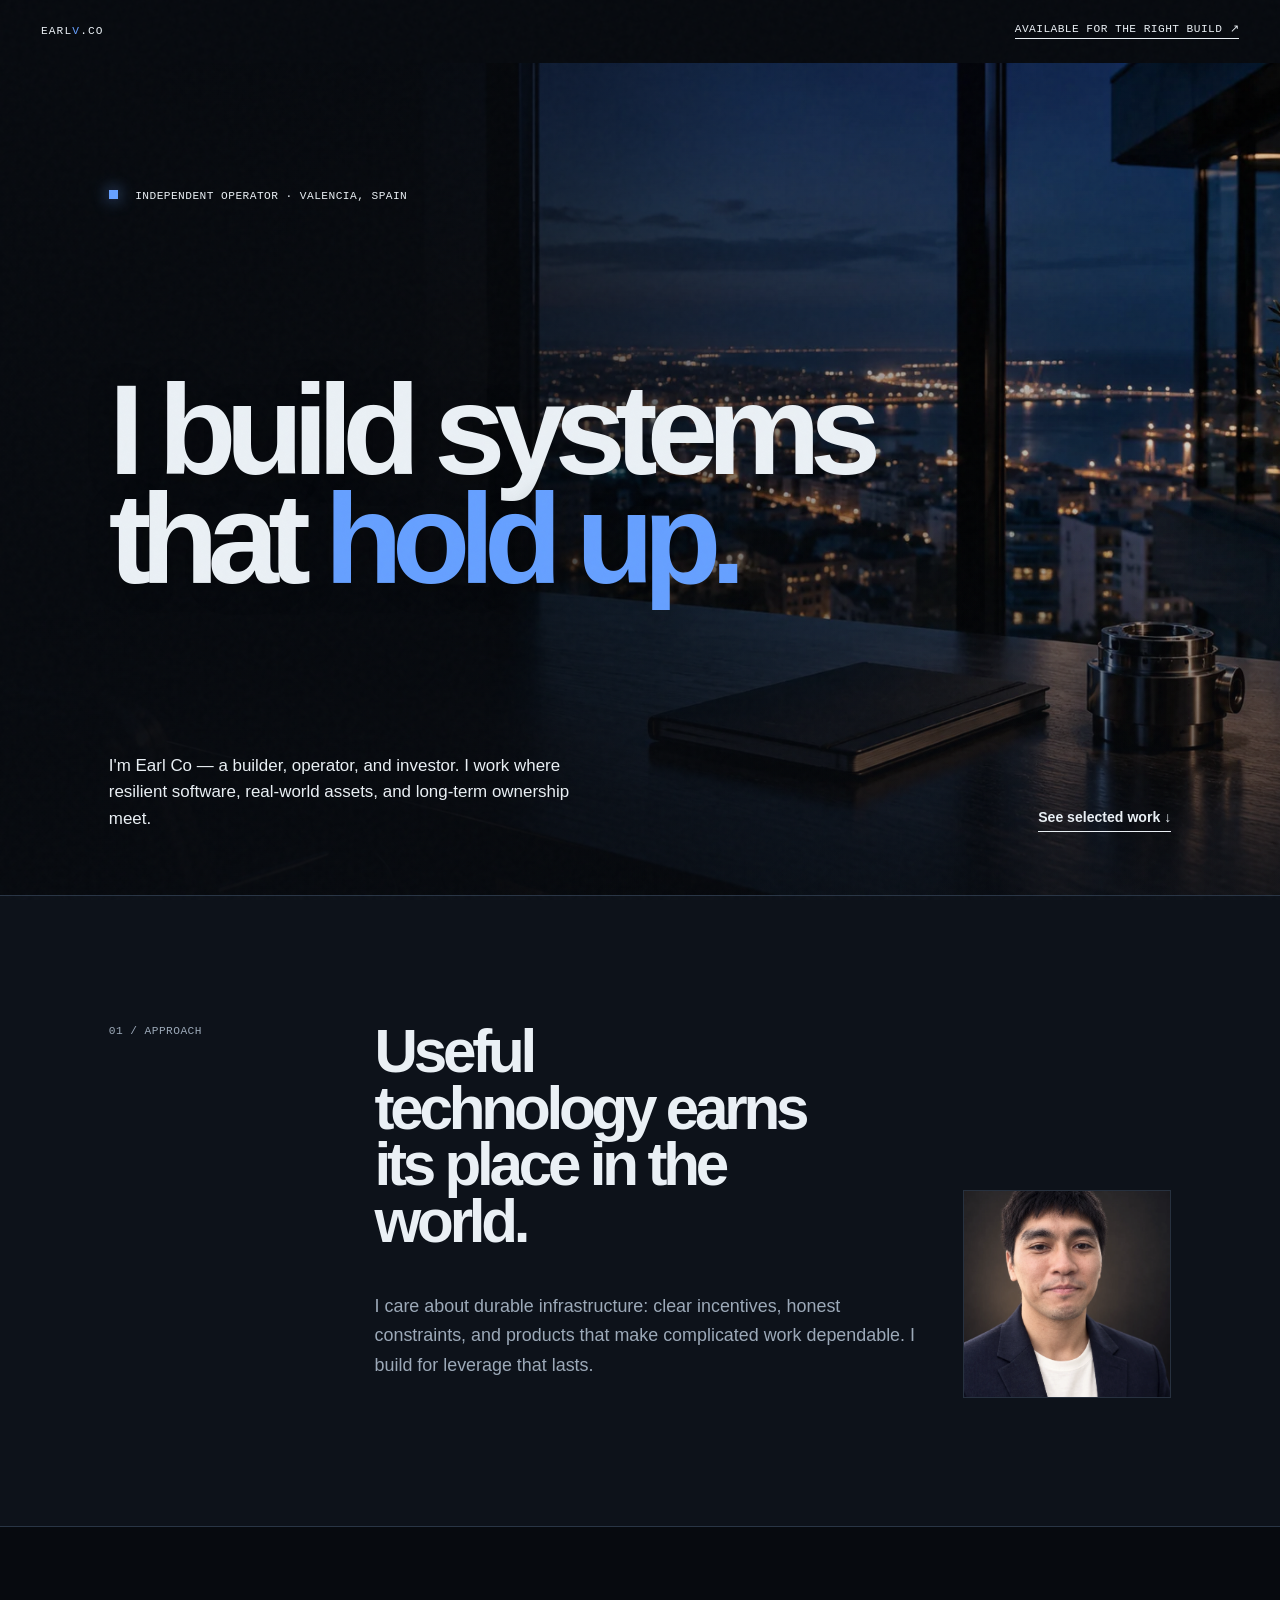
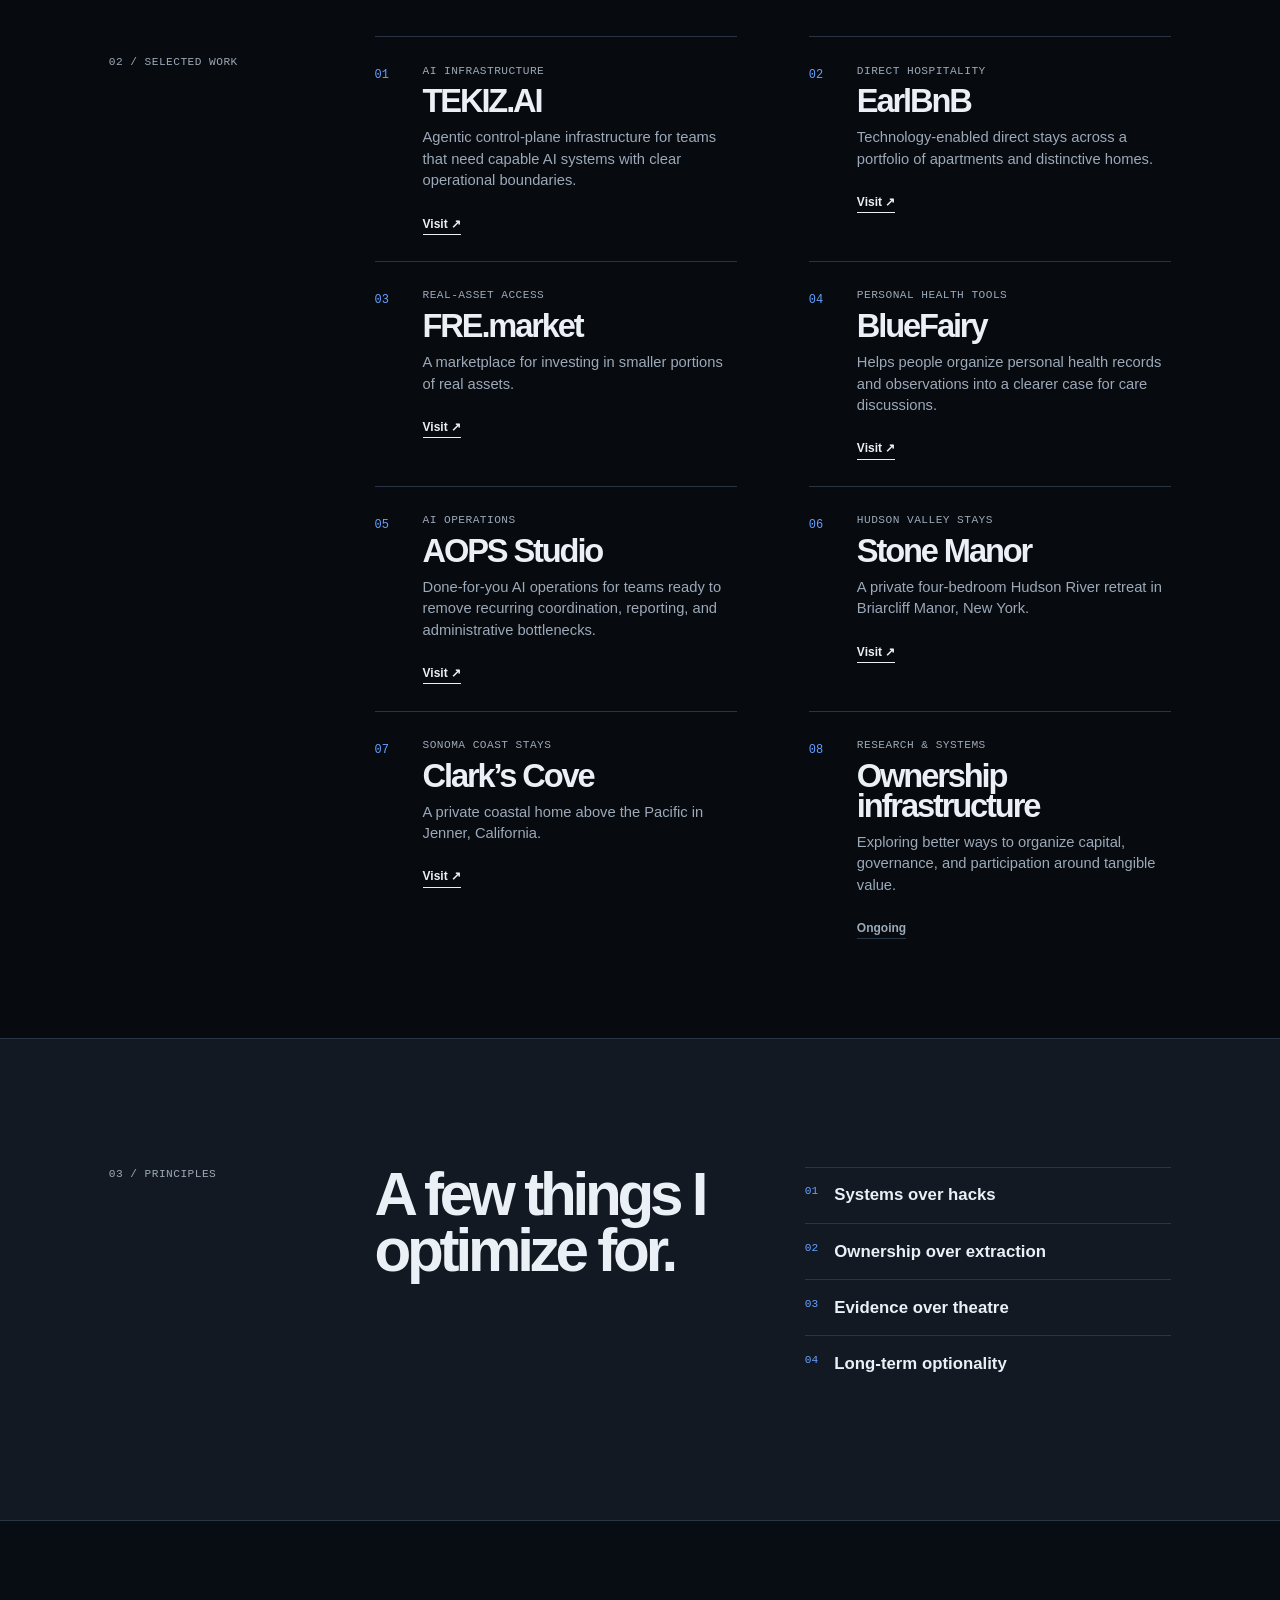
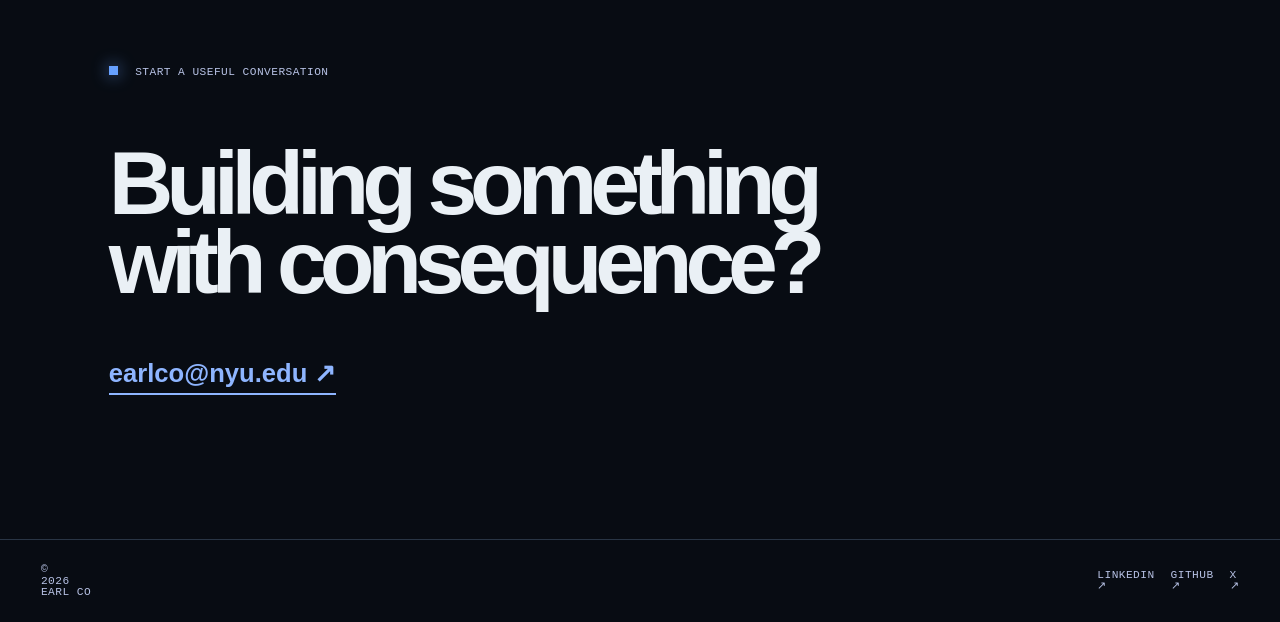
==== index.html @ 8ced01e0 "Use video reference for warmer headshot" ====
<!doctype html>
<html lang="en">
  <head>
    <meta charset="UTF-8" />
    <meta name="viewport" content="width=device-width, initial-scale=1" />
    <meta name="description" content="Earl Co is a builder, operator, and investor working on dependable AI infrastructure, real assets, and ownership systems." />
    <meta name="robots" content="index, follow, max-image-preview:large, max-snippet:-1, max-video-preview:-1" />
    <meta name="theme-color" content="#0a0d12" />
    <link rel="canonical" href="https://earlv.co/" />
    <meta property="og:title" content="Earl Co — Systems that hold up" />
    <meta property="og:description" content="Builder, operator, and investor working on dependable systems for the real world." />
    <meta property="og:url" content="https://earlv.co/" />
    <meta property="og:type" content="website" />
    <meta property="og:image" content="https://earlv.co/assets/hero-night-infrastructure.png" />
    <meta property="og:image:alt" content="A dark workspace overlooking a Mediterranean city and harbor at night." />
    <meta name="twitter:card" content="summary_large_image" />
    <meta name="twitter:title" content="Earl Co — Systems that hold up" />
    <meta name="twitter:description" content="Builder, operator, and investor working on dependable systems for the real world." />
    <meta name="twitter:image" content="https://earlv.co/assets/hero-night-infrastructure.png" />
    <script type="application/ld+json">
      {
        "@context": "https://schema.org",
        "@graph": [
          {
            "@type": "Person",
            "name": "Earl Co",
            "url": "https://earlv.co/",
            "email": "mailto:earlco@nyu.edu",
            "jobTitle": "Builder, operator, and investor",
            "description": "Works on dependable AI infrastructure, real assets, and ownership systems.",
            "sameAs": ["https://www.linkedin.com/in/earlco", "https://github.com/earlco", "https://tekiz.ai", "https://fre.market", "https://earlbnb.com", "https://ourbluefairy.com", "https://aops.studio", "https://stonemanorhudson.com", "https://stayclarkscove.com"]
          },
          {
            "@type": "WebSite",
            "name": "Earl Co",
            "url": "https://earlv.co/",
            "description": "The personal site of Earl Co."
          }
        ]
      }
    </script>
    <title>Earl Co — Systems that hold up</title>
    <link rel="stylesheet" href="/styles.css" />
  </head>
  <body>
    <a class="skip-link" href="#main">Skip to content</a>
    <div class="page-noise" aria-hidden="true"></div>
    <header class="site-header">
      <a class="wordmark" href="/" aria-label="Earl Co home">EARL<span>V</span>.CO</a>
      <a class="availability" href="mailto:earlco@nyu.edu">Available for the right build <span aria-hidden="true">↗</span></a>
    </header>

    <main id="main">
      <section class="hero" aria-labelledby="intro-title">
        <picture class="hero-media">
          <source srcset="/assets/hero-night-infrastructure.webp" type="image/webp" />
          <img src="/assets/hero-night-infrastructure.png" alt="A dark workspace overlooking a Mediterranean city and harbor at night." />
        </picture>
        <div class="hero-scrim" aria-hidden="true"></div>
        <p class="eyebrow"><span></span> Independent operator · Valencia, Spain</p>
        <h1 id="intro-title">I build systems<br />that <em>hold up.</em></h1>
        <div class="hero-bottom">
          <p>I'm Earl Co — a builder, operator, and investor. I work where resilient software, real-world assets, and long-term ownership meet.</p>
          <a class="text-link" href="#work">See selected work <span aria-hidden="true">↓</span></a>
        </div>
      </section>

      <section class="manifesto" aria-labelledby="approach-title">
        <div class="section-label">01 / Approach</div>
        <div class="manifesto-content">
          <div>
          <h2 id="approach-title">Useful technology earns its place in the world.</h2>
          <p>I care about durable infrastructure: clear incentives, honest constraints, and products that make complicated work dependable. I build for leverage that lasts.</p>
          </div>
          <figure class="portrait">
            <picture>
              <source srcset="/assets/earl-co-professional-headshot-video-ref.webp" type="image/webp" />
              <img src="/assets/earl-co-professional-headshot-video-ref.png" alt="Earl Co" />
            </picture>
          </figure>
        </div>
      </section>

      <section class="work" id="work" aria-labelledby="work-title">
        <div class="section-label">02 / Selected work</div>
        <h2 id="work-title" class="visually-hidden">Selected work</h2>
        <div class="work-list">
          <article class="work-item">
            <div class="work-number">01</div>
            <div class="work-copy">
              <p class="work-type">AI infrastructure</p>
              <h3>TEKIZ.AI</h3>
              <p>Agentic control-plane infrastructure for teams that need capable AI systems with clear operational boundaries.</p>
            </div>
            <a class="project-link" href="https://tekiz.ai" target="_blank" rel="noreferrer" aria-label="Visit TEKIZ.AI">Visit <span aria-hidden="true">↗</span></a>
          </article>
          <article class="work-item">
            <div class="work-number">02</div>
            <div class="work-copy">
              <p class="work-type">Direct hospitality</p>
              <h3>EarlBnB</h3>
              <p>Technology-enabled direct stays across a portfolio of apartments and distinctive homes.</p>
            </div>
            <a class="project-link" href="https://earlbnb.com" target="_blank" rel="noreferrer" aria-label="Visit earlbnb.com">Visit <span aria-hidden="true">↗</span></a>
          </article>
          <article class="work-item">
            <div class="work-number">03</div>
            <div class="work-copy">
              <p class="work-type">Real-asset access</p>
              <h3>FRE.market</h3>
              <p>A marketplace for investing in smaller portions of real assets.</p>
            </div>
            <a class="project-link" href="https://fre.market" target="_blank" rel="noreferrer" aria-label="Visit fre.market">Visit <span aria-hidden="true">↗</span></a>
          </article>
          <article class="work-item">
            <div class="work-number">04</div>
            <div class="work-copy">
              <p class="work-type">Personal health tools</p>
              <h3>BlueFairy</h3>
              <p>Helps people organize personal health records and observations into a clearer case for care discussions.</p>
            </div>
            <a class="project-link" href="https://ourbluefairy.com" target="_blank" rel="noreferrer" aria-label="Visit BlueFairy">Visit <span aria-hidden="true">↗</span></a>
          </article>
          <article class="work-item">
            <div class="work-number">05</div>
            <div class="work-copy">
              <p class="work-type">AI operations</p>
              <h3>AOPS Studio</h3>
              <p>Done-for-you AI operations for teams ready to remove recurring coordination, reporting, and administrative bottlenecks.</p>
            </div>
            <a class="project-link" href="https://aops.studio" target="_blank" rel="noreferrer" aria-label="Visit AOPS Studio">Visit <span aria-hidden="true">↗</span></a>
          </article>
          <article class="work-item">
            <div class="work-number">06</div>
            <div class="work-copy">
              <p class="work-type">Hudson Valley stays</p>
              <h3>Stone Manor</h3>
              <p>A private four-bedroom Hudson River retreat in Briarcliff Manor, New York.</p>
            </div>
            <a class="project-link" href="https://stonemanorhudson.com" target="_blank" rel="noreferrer" aria-label="Visit Stone Manor">Visit <span aria-hidden="true">↗</span></a>
          </article>
          <article class="work-item">
            <div class="work-number">07</div>
            <div class="work-copy">
              <p class="work-type">Sonoma Coast stays</p>
              <h3>Clark’s Cove</h3>
              <p>A private coastal home above the Pacific in Jenner, California.</p>
            </div>
            <a class="project-link" href="https://stayclarkscove.com" target="_blank" rel="noreferrer" aria-label="Visit Clark’s Cove">Visit <span aria-hidden="true">↗</span></a>
          </article>
          <article class="work-item">
            <div class="work-number">08</div>
            <div class="work-copy">
              <p class="work-type">Research &amp; systems</p>
              <h3>Ownership infrastructure</h3>
              <p>Exploring better ways to organize capital, governance, and participation around tangible value.</p>
            </div>
            <span class="project-link muted">Ongoing</span>
          </article>
        </div>
      </section>

      <section class="principles" aria-labelledby="principles-title">
        <div class="section-label">03 / Principles</div>
        <div class="principle-grid">
          <h2 id="principles-title">A few things I optimize for.</h2>
          <ol>
            <li><span>01</span> Systems over hacks</li>
            <li><span>02</span> Ownership over extraction</li>
            <li><span>03</span> Evidence over theatre</li>
            <li><span>04</span> Long-term optionality</li>
          </ol>
        </div>
      </section>

      <section class="contact" aria-labelledby="contact-title">
        <p class="eyebrow"><span></span> Start a useful conversation</p>
        <h2 id="contact-title">Building something<br />with consequence?</h2>
        <a class="contact-link" href="mailto:earlco@nyu.edu">earlco@nyu.edu <span aria-hidden="true">↗</span></a>
      </section>
    </main>

    <footer>
      <p>© <span id="year"></span> Earl Co</p>
      <span><a href="https://www.linkedin.com/in/earlco" target="_blank" rel="noreferrer">LinkedIn <span aria-hidden="true">↗</span></a> <a href="https://github.com/earlco" target="_blank" rel="noreferrer">GitHub <span aria-hidden="true">↗</span></a> <a href="https://x.com/earlvanze" target="_blank" rel="noreferrer">X <span aria-hidden="true">↗</span></a></span>
    </footer>
    <script>document.getElementById('year').textContent = new Date().getFullYear();</script>
  </body>
</html>
---- styles.css ----
:root { --ink:#070a0f; --surface:#0d121a; --surface-raised:#121923; --paper:#eaf0f5; --line:#293545; --muted:#9ca9b8; --signal:#66a0ff; }
* { box-sizing:border-box; }
html { scroll-behavior:smooth; }
body { margin:0; background:var(--ink); color:var(--paper); font-family:Arial,Helvetica,sans-serif; }
a { color:inherit; text-decoration:none; }
.page-noise { position:fixed; inset:0; opacity:.05; pointer-events:none; z-index:4; background-image:url("data:image/svg+xml,%3Csvg viewBox='0 0 180 180' xmlns='http://www.w3.org/2000/svg'%3E%3Cfilter id='n'%3E%3CfeTurbulence type='fractalNoise' baseFrequency='.8' numOctaves='3' stitchTiles='stitch'/%3E%3C/filter%3E%3Crect width='100%25' height='100%25' filter='url(%23n)' opacity='.42'/%3E%3C/svg%3E"); }
.skip-link { position:absolute; left:1rem; top:-4rem; z-index:4; background:var(--signal); color:white; padding:.8rem 1rem; } .skip-link:focus { top:1rem; }
.site-header, footer { position:relative; z-index:2; display:flex; justify-content:space-between; align-items:center; padding:1.5rem 3.2vw; font:500 .7rem/1 ui-monospace,SFMono-Regular,Consolas,monospace; letter-spacing:.04em; text-transform:uppercase; }
.wordmark { font-weight:500; letter-spacing:.1em; } .wordmark span { color:var(--signal); }
.availability { border-bottom:1px solid currentColor; padding-bottom:3px; } .availability:hover, .text-link:hover, footer a:hover { color:var(--signal); }
main { overflow:hidden; }
.hero { isolation:isolate; position:relative; min-height:calc(100dvh - 4.2rem); padding:14vh 8.5vw 7vh; display:flex; flex-direction:column; justify-content:space-between; border-bottom:1px solid var(--line); overflow:hidden; }
.hero-media,.hero-media img,.hero-scrim { position:absolute; inset:0; width:100%; height:100%; }.hero-media { z-index:-2; }.hero-media img { display:block; object-fit:cover; object-position:center; }.hero-scrim { z-index:-1; background:linear-gradient(90deg,rgba(7,10,15,.98) 0%,rgba(7,10,15,.88) 31%,rgba(7,10,15,.42) 60%,rgba(7,10,15,.12) 100%),linear-gradient(0deg,rgba(7,10,15,.75),transparent 50%); }
.eyebrow,.section-label,.work-type { font:500 .7rem/1.4 ui-monospace,SFMono-Regular,Consolas,monospace; text-transform:uppercase; letter-spacing:.04em; } .eyebrow span { display:inline-block; width:.55rem; height:.55rem; background:var(--signal); margin-right:.65rem; box-shadow:0 0 1rem rgba(102,160,255,.8); }
h1,h2,h3,p { margin-top:0; } h1 { font-size:clamp(4rem,10vw,10.8rem); letter-spacing:-.085em; line-height:.85; font-weight:700; margin:0; max-width:11ch; text-shadow:0 4px 28px rgba(0,0,0,.28); } h1 em { font-style:normal; color:var(--signal); }
.hero-bottom { display:grid; grid-template-columns:minmax(0,31rem) 1fr; align-items:end; gap:2rem; } .hero-bottom p { line-height:1.55; margin:0; max-width:36rem; font-size:1.06rem; } .text-link { justify-self:end; border-bottom:1px solid currentColor; padding-bottom:.35rem; font-size:.88rem; font-weight:700; }
.manifesto,.work,.principles { display:grid; grid-template-columns:22% 1fr; gap:2rem; padding:8rem 8.5vw; border-bottom:1px solid var(--line); background:var(--surface); }.work { background:var(--ink); }.principles { background:var(--surface-raised); }.section-label { color:var(--muted); }
.manifesto h2,.principles h2 { max-width:13ch; margin-bottom:2.6rem; font-size:clamp(2.5rem,4.7vw,5.5rem); line-height:.94; letter-spacing:-.07em; }.manifesto p { max-width:36rem; line-height:1.65; color:var(--muted); font-size:1.12rem; }.manifesto-content { display:grid; grid-template-columns:minmax(0,1fr) 13rem; align-items:end; gap:3rem; }.portrait { margin:0; }.portrait img { display:block; width:100%; aspect-ratio:1; object-fit:cover; filter:saturate(.82) contrast(1.05); border:1px solid var(--line); }.portrait figcaption { margin-top:.75rem; color:var(--muted); font:500 .7rem ui-monospace,SFMono-Regular,Consolas,monospace; letter-spacing:.04em; text-transform:uppercase; }
.work { padding-bottom:4.5rem; }.work-list { display:grid; grid-template-columns:repeat(2,minmax(0,1fr)); column-gap:4.5rem; margin-top:-1.2rem; }.work-item { display:grid; grid-template-columns:2rem minmax(0,1fr); align-content:start; padding:1.65rem 0; gap:.25rem 1rem; border-top:1px solid var(--line); }.work-number { color:var(--signal); font:500 .75rem ui-monospace,SFMono-Regular,Consolas,monospace; padding-top:.3rem; }.work-type { color:var(--muted); margin-bottom:.45rem; }.work-item h3 { font-size:clamp(1.65rem,2.55vw,2.65rem); letter-spacing:-.065em; line-height:.92; margin-bottom:.65rem; }.work-copy > p:last-child { color:var(--muted); max-width:31rem; line-height:1.48; font-size:.92rem; }.project-link { grid-column:2; justify-self:start; margin-top:.35rem; font-size:.75rem; font-weight:700; border-bottom:1px solid currentColor; padding-bottom:.2rem; white-space:nowrap; }.project-link:hover { color:var(--signal); border-color:var(--signal); }.muted { color:var(--muted); border-color:var(--line); }
.principle-grid { display:grid; grid-template-columns:1fr 1fr; gap:4rem; }.principles ol { list-style:none; padding:0; margin:0; }.principles li { display:flex; gap:1rem; padding:1.1rem 0; border-top:1px solid var(--line); font-size:1.05rem; font-weight:600; }.principles li span { color:var(--signal); font:500 .7rem ui-monospace,SFMono-Regular,Consolas,monospace; }
.contact { background:#080c13; color:var(--paper); padding:9rem 8.5vw; }.contact h2 { font-size:clamp(3rem,7vw,7.5rem); letter-spacing:-.08em; line-height:.88; margin:4rem 0 3.5rem; }.contact .eyebrow { color:#b7c2e5; }.contact-link { color:#8eb5ff; display:inline-block; font-size:clamp(1.15rem,2vw,1.8rem); font-weight:700; border-bottom:2px solid currentColor; padding-bottom:.35rem; }.contact-link:hover { color:white; }
footer { background:#080c13; color:#b7c2e5; border-top:1px solid var(--line); } footer p { margin:0; } footer span { display:flex; gap:1rem; }
.visually-hidden { position:absolute; width:1px; height:1px; padding:0; margin:-1px; overflow:hidden; clip:rect(0,0,0,0); white-space:nowrap; border:0; }
@media (max-width:720px) { .site-header,footer { padding:1.2rem 1.25rem; }.availability { display:none; }.hero { padding:11vh 1.25rem 2rem; min-height:calc(100dvh - 3.4rem); }.hero-media img { object-position:62% center; }.hero-scrim { background:linear-gradient(90deg,rgba(7,10,15,.94),rgba(7,10,15,.48)),linear-gradient(0deg,rgba(7,10,15,.8),transparent 55%); }.hero-bottom { display:block; }.hero-bottom p { font-size:.96rem; margin-bottom:2rem; }.text-link { display:inline-block; }.manifesto,.work,.principles { display:block; padding:4.5rem 1.25rem; }.section-label { margin-bottom:3rem; }.manifesto h2,.principles h2 { margin-bottom:2rem; }.manifesto-content { display:block; }.portrait { width:min(13rem,55vw); margin-top:2.5rem; }.work-list { display:block; margin-top:0; }.work-item { grid-template-columns:2.2rem 1fr; padding:1.55rem 0; }.work-item h3 { font-size:2rem; }.project-link { grid-column:2; justify-self:start; }.principle-grid { display:block; }.principles ol { margin-top:3rem; }.contact { padding:5rem 1.25rem; }.contact h2 { margin:3rem 0; } }
@media (prefers-reduced-motion:reduce) { html { scroll-behavior:auto; } }
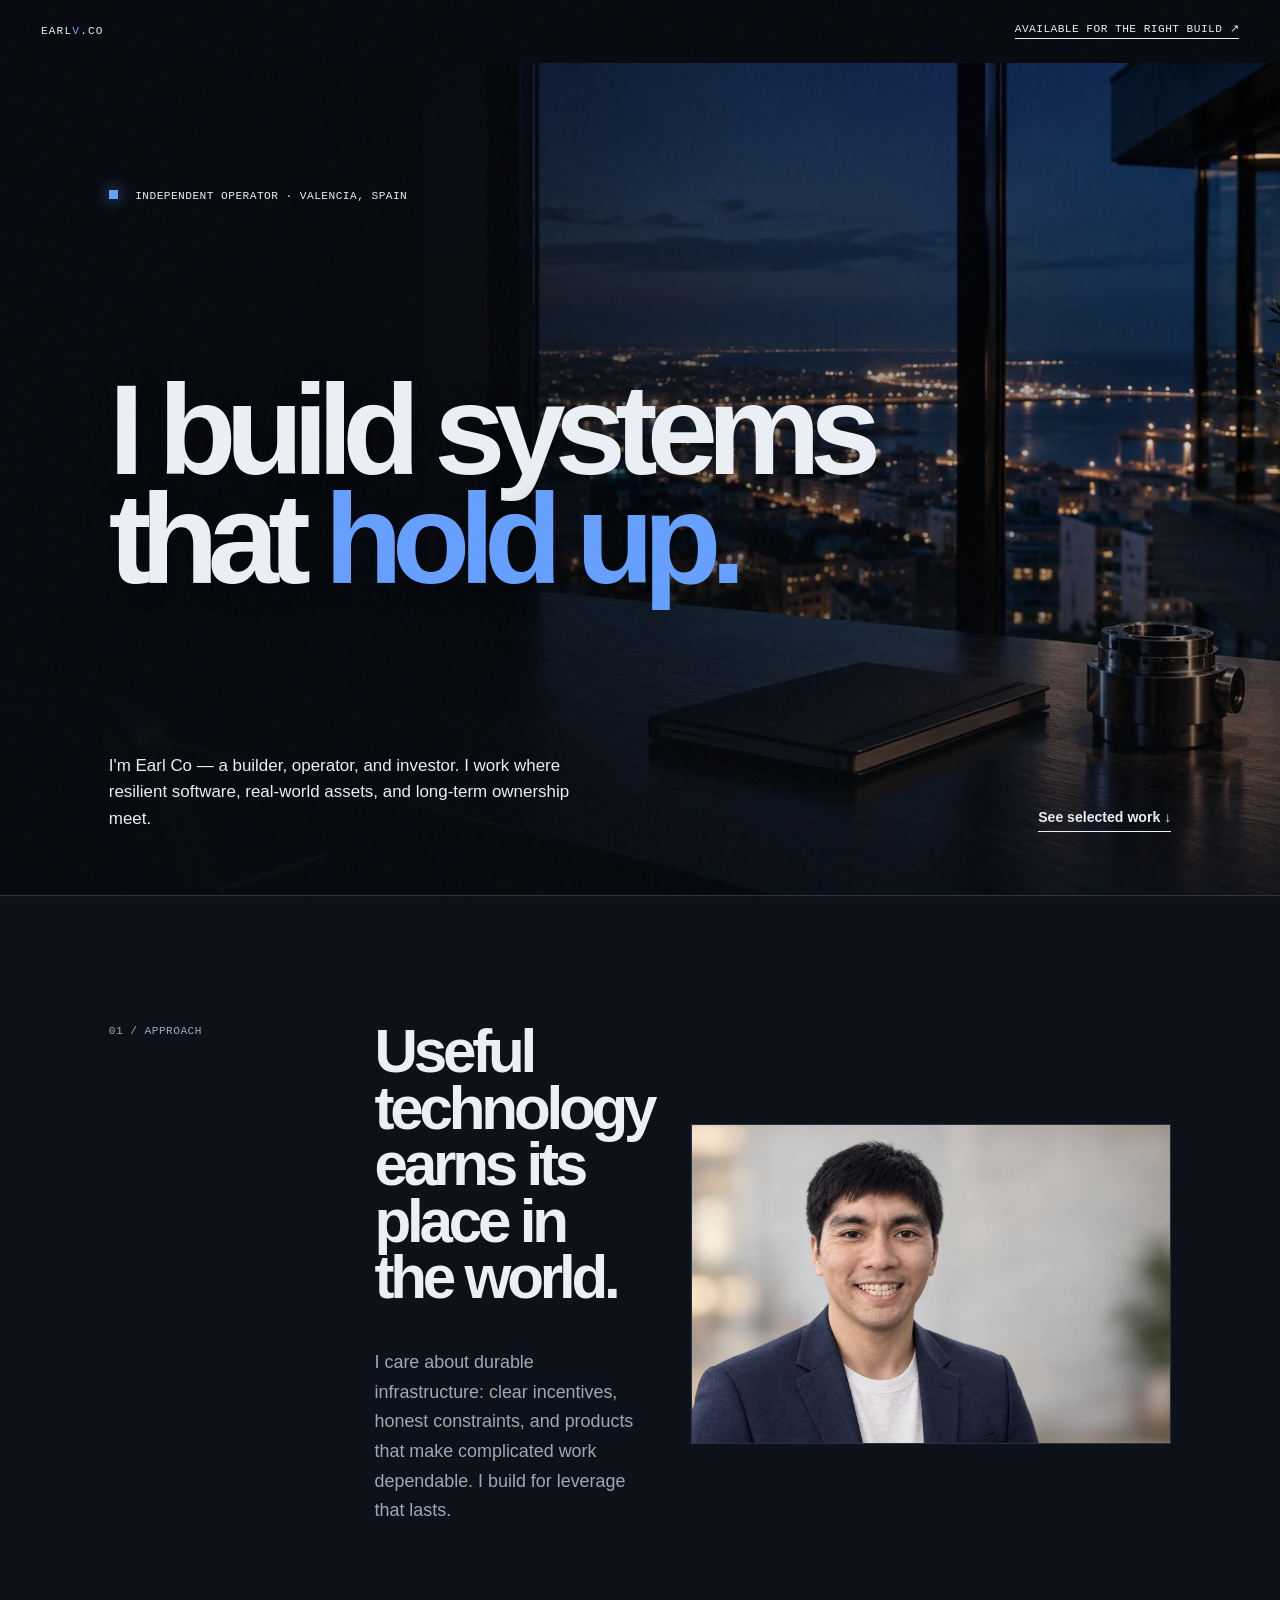
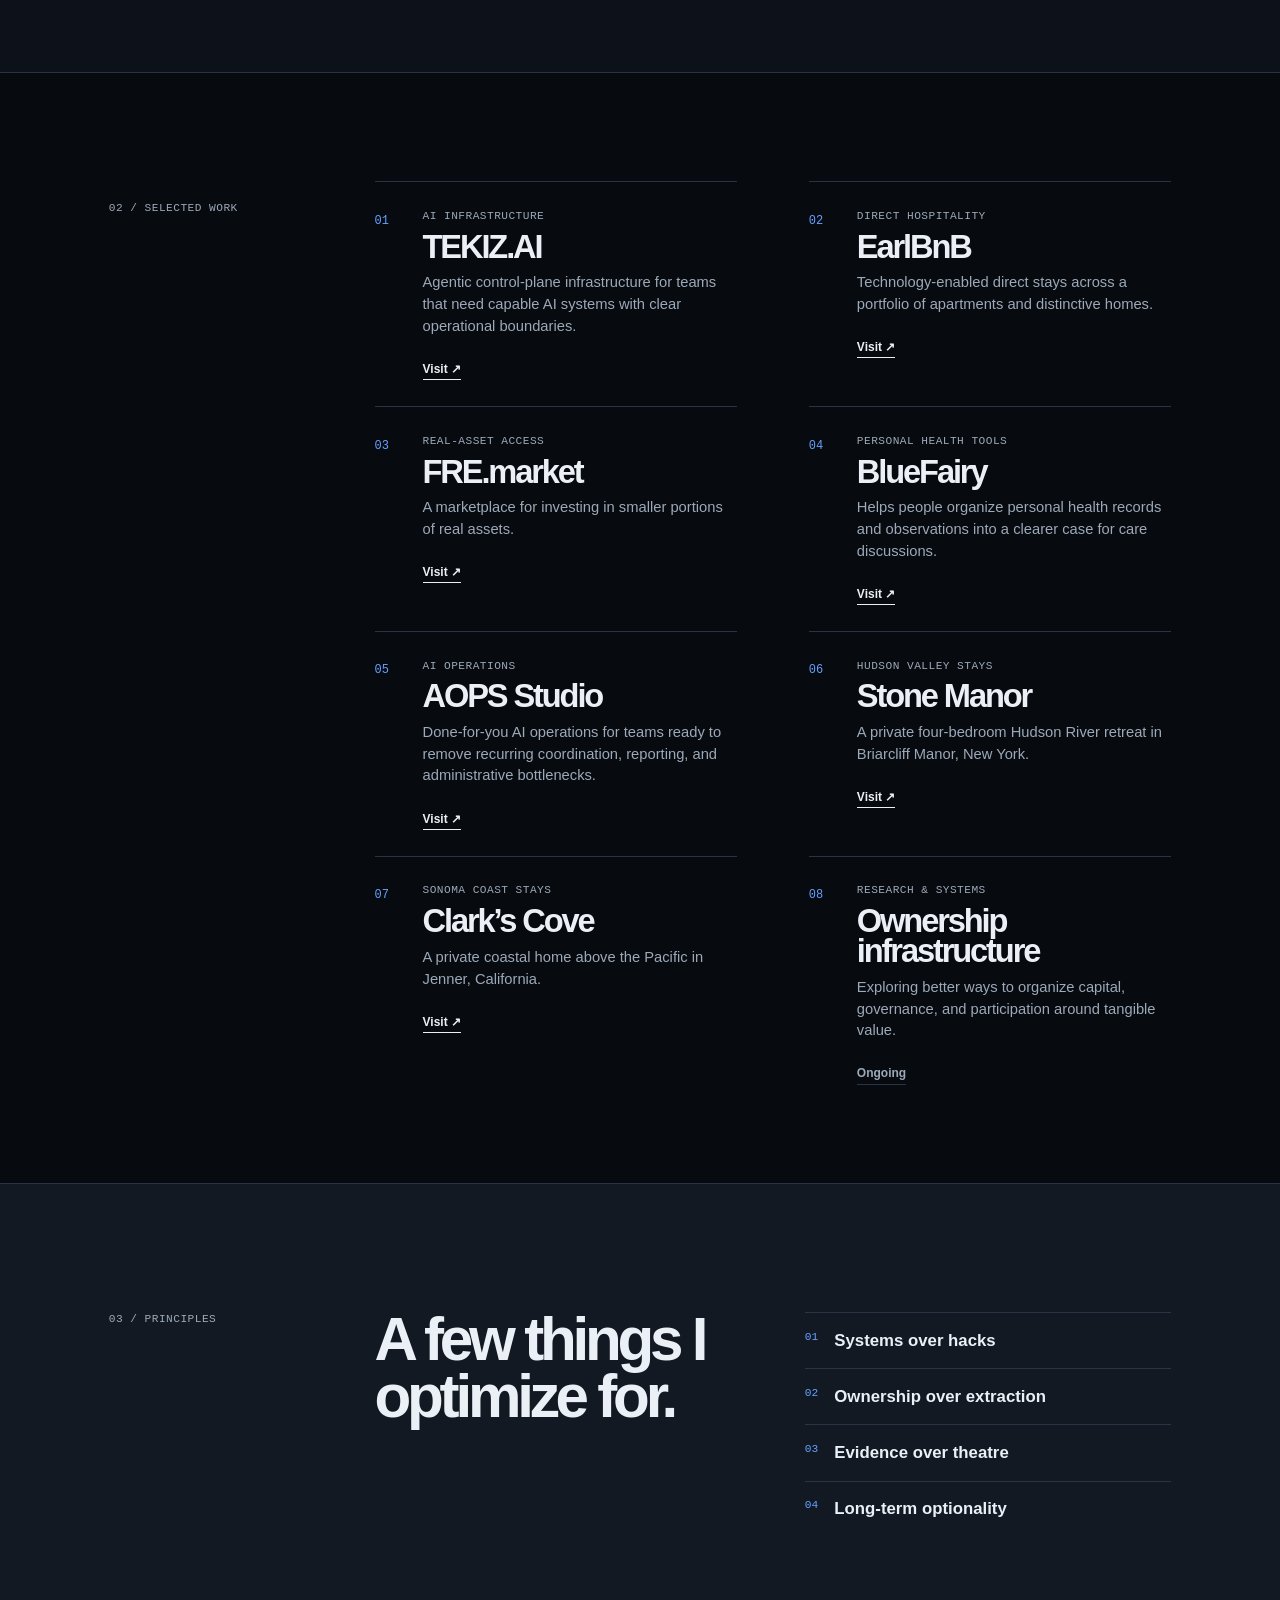
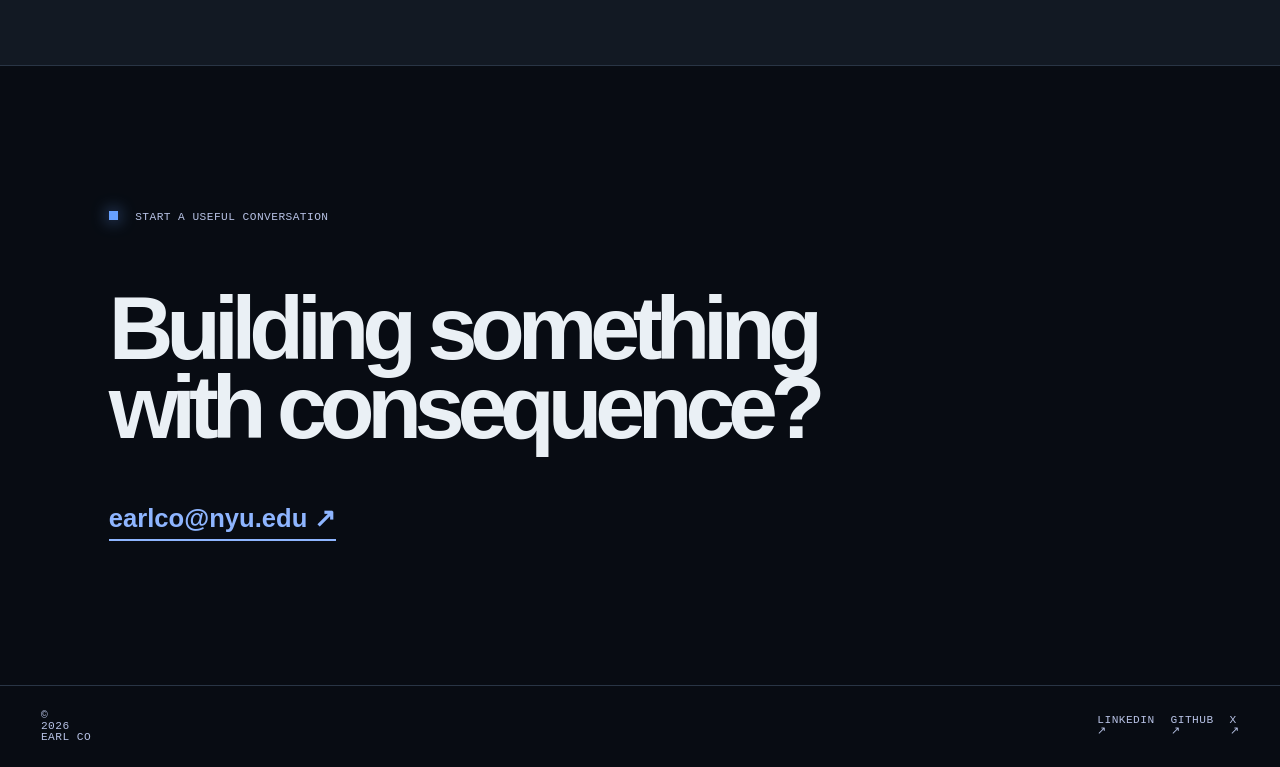
==== commit 9c3aa27b: "Refine corporate headshot framing" ====
--- a/index.html
+++ b/index.html
@@ -74,8 +74,8 @@
           </div>
           <figure class="portrait">
             <picture>
-              <source srcset="/assets/earl-co-professional-headshot-video-ref.webp" type="image/webp" />
-              <img src="/assets/earl-co-professional-headshot-video-ref.png" alt="Earl Co" />
+              <source srcset="/assets/earl-co-corporate-headshot-3x2.webp" type="image/webp" />
+              <img src="/assets/earl-co-corporate-headshot-3x2.png" alt="Earl Co" />
             </picture>
           </figure>
         </div>
--- a/styles.css
+++ b/styles.css
@@ -15,11 +15,11 @@
 h1,h2,h3,p { margin-top:0; } h1 { font-size:clamp(4rem,10vw,10.8rem); letter-spacing:-.085em; line-height:.85; font-weight:700; margin:0; max-width:11ch; text-shadow:0 4px 28px rgba(0,0,0,.28); } h1 em { font-style:normal; color:var(--signal); }
 .hero-bottom { display:grid; grid-template-columns:minmax(0,31rem) 1fr; align-items:end; gap:2rem; } .hero-bottom p { line-height:1.55; margin:0; max-width:36rem; font-size:1.06rem; } .text-link { justify-self:end; border-bottom:1px solid currentColor; padding-bottom:.35rem; font-size:.88rem; font-weight:700; }
 .manifesto,.work,.principles { display:grid; grid-template-columns:22% 1fr; gap:2rem; padding:8rem 8.5vw; border-bottom:1px solid var(--line); background:var(--surface); }.work { background:var(--ink); }.principles { background:var(--surface-raised); }.section-label { color:var(--muted); }
-.manifesto h2,.principles h2 { max-width:13ch; margin-bottom:2.6rem; font-size:clamp(2.5rem,4.7vw,5.5rem); line-height:.94; letter-spacing:-.07em; }.manifesto p { max-width:36rem; line-height:1.65; color:var(--muted); font-size:1.12rem; }.manifesto-content { display:grid; grid-template-columns:minmax(0,1fr) 13rem; align-items:end; gap:3rem; }.portrait { margin:0; }.portrait img { display:block; width:100%; aspect-ratio:1; object-fit:cover; filter:saturate(.82) contrast(1.05); border:1px solid var(--line); }.portrait figcaption { margin-top:.75rem; color:var(--muted); font:500 .7rem ui-monospace,SFMono-Regular,Consolas,monospace; letter-spacing:.04em; text-transform:uppercase; }
+.manifesto h2,.principles h2 { max-width:13ch; margin-bottom:2.6rem; font-size:clamp(2.5rem,4.7vw,5.5rem); line-height:.94; letter-spacing:-.07em; }.manifesto p { max-width:36rem; line-height:1.65; color:var(--muted); font-size:1.12rem; }.manifesto-content { display:grid; grid-template-columns:minmax(0,1fr) minmax(22rem,30rem); align-items:center; gap:3rem; }.portrait { margin:0; }.portrait img { display:block; width:100%; aspect-ratio:3/2; object-fit:cover; filter:saturate(.82) contrast(1.05); border:1px solid var(--line); }.portrait figcaption { margin-top:.75rem; color:var(--muted); font:500 .7rem ui-monospace,SFMono-Regular,Consolas,monospace; letter-spacing:.04em; text-transform:uppercase; }
 .work { padding-bottom:4.5rem; }.work-list { display:grid; grid-template-columns:repeat(2,minmax(0,1fr)); column-gap:4.5rem; margin-top:-1.2rem; }.work-item { display:grid; grid-template-columns:2rem minmax(0,1fr); align-content:start; padding:1.65rem 0; gap:.25rem 1rem; border-top:1px solid var(--line); }.work-number { color:var(--signal); font:500 .75rem ui-monospace,SFMono-Regular,Consolas,monospace; padding-top:.3rem; }.work-type { color:var(--muted); margin-bottom:.45rem; }.work-item h3 { font-size:clamp(1.65rem,2.55vw,2.65rem); letter-spacing:-.065em; line-height:.92; margin-bottom:.65rem; }.work-copy > p:last-child { color:var(--muted); max-width:31rem; line-height:1.48; font-size:.92rem; }.project-link { grid-column:2; justify-self:start; margin-top:.35rem; font-size:.75rem; font-weight:700; border-bottom:1px solid currentColor; padding-bottom:.2rem; white-space:nowrap; }.project-link:hover { color:var(--signal); border-color:var(--signal); }.muted { color:var(--muted); border-color:var(--line); }
 .principle-grid { display:grid; grid-template-columns:1fr 1fr; gap:4rem; }.principles ol { list-style:none; padding:0; margin:0; }.principles li { display:flex; gap:1rem; padding:1.1rem 0; border-top:1px solid var(--line); font-size:1.05rem; font-weight:600; }.principles li span { color:var(--signal); font:500 .7rem ui-monospace,SFMono-Regular,Consolas,monospace; }
 .contact { background:#080c13; color:var(--paper); padding:9rem 8.5vw; }.contact h2 { font-size:clamp(3rem,7vw,7.5rem); letter-spacing:-.08em; line-height:.88; margin:4rem 0 3.5rem; }.contact .eyebrow { color:#b7c2e5; }.contact-link { color:#8eb5ff; display:inline-block; font-size:clamp(1.15rem,2vw,1.8rem); font-weight:700; border-bottom:2px solid currentColor; padding-bottom:.35rem; }.contact-link:hover { color:white; }
 footer { background:#080c13; color:#b7c2e5; border-top:1px solid var(--line); } footer p { margin:0; } footer span { display:flex; gap:1rem; }
 .visually-hidden { position:absolute; width:1px; height:1px; padding:0; margin:-1px; overflow:hidden; clip:rect(0,0,0,0); white-space:nowrap; border:0; }
-@media (max-width:720px) { .site-header,footer { padding:1.2rem 1.25rem; }.availability { display:none; }.hero { padding:11vh 1.25rem 2rem; min-height:calc(100dvh - 3.4rem); }.hero-media img { object-position:62% center; }.hero-scrim { background:linear-gradient(90deg,rgba(7,10,15,.94),rgba(7,10,15,.48)),linear-gradient(0deg,rgba(7,10,15,.8),transparent 55%); }.hero-bottom { display:block; }.hero-bottom p { font-size:.96rem; margin-bottom:2rem; }.text-link { display:inline-block; }.manifesto,.work,.principles { display:block; padding:4.5rem 1.25rem; }.section-label { margin-bottom:3rem; }.manifesto h2,.principles h2 { margin-bottom:2rem; }.manifesto-content { display:block; }.portrait { width:min(13rem,55vw); margin-top:2.5rem; }.work-list { display:block; margin-top:0; }.work-item { grid-template-columns:2.2rem 1fr; padding:1.55rem 0; }.work-item h3 { font-size:2rem; }.project-link { grid-column:2; justify-self:start; }.principle-grid { display:block; }.principles ol { margin-top:3rem; }.contact { padding:5rem 1.25rem; }.contact h2 { margin:3rem 0; } }
+@media (max-width:720px) { .site-header,footer { padding:1.2rem 1.25rem; }.availability { display:none; }.hero { padding:11vh 1.25rem 2rem; min-height:calc(100dvh - 3.4rem); }.hero-media img { object-position:62% center; }.hero-scrim { background:linear-gradient(90deg,rgba(7,10,15,.94),rgba(7,10,15,.48)),linear-gradient(0deg,rgba(7,10,15,.8),transparent 55%); }.hero-bottom { display:block; }.hero-bottom p { font-size:.96rem; margin-bottom:2rem; }.text-link { display:inline-block; }.manifesto,.work,.principles { display:block; padding:4.5rem 1.25rem; }.section-label { margin-bottom:3rem; }.manifesto h2,.principles h2 { margin-bottom:2rem; }.manifesto-content { display:block; }.portrait { width:100%; margin-top:2.5rem; }.work-list { display:block; margin-top:0; }.work-item { grid-template-columns:2.2rem 1fr; padding:1.55rem 0; }.work-item h3 { font-size:2rem; }.project-link { grid-column:2; justify-self:start; }.principle-grid { display:block; }.principles ol { margin-top:3rem; }.contact { padding:5rem 1.25rem; }.contact h2 { margin:3rem 0; } }
 @media (prefers-reduced-motion:reduce) { html { scroll-behavior:auto; } }
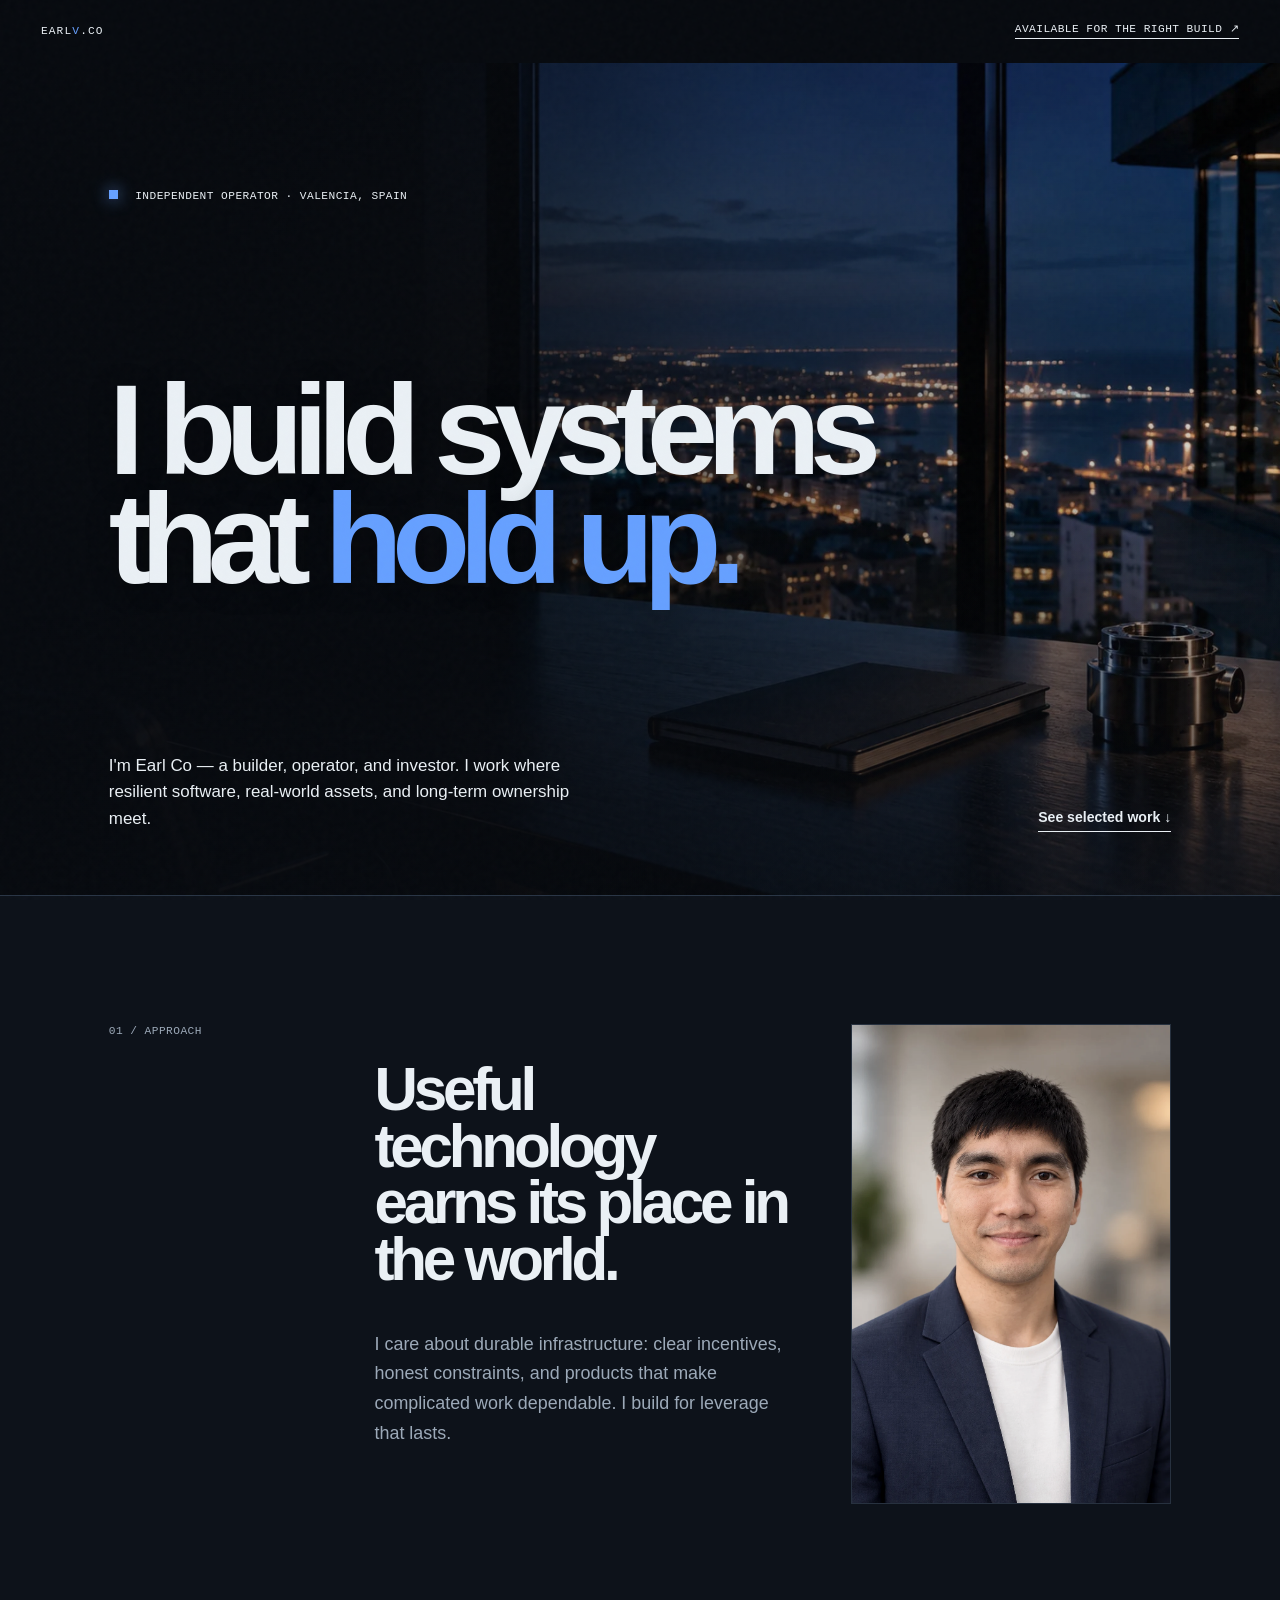
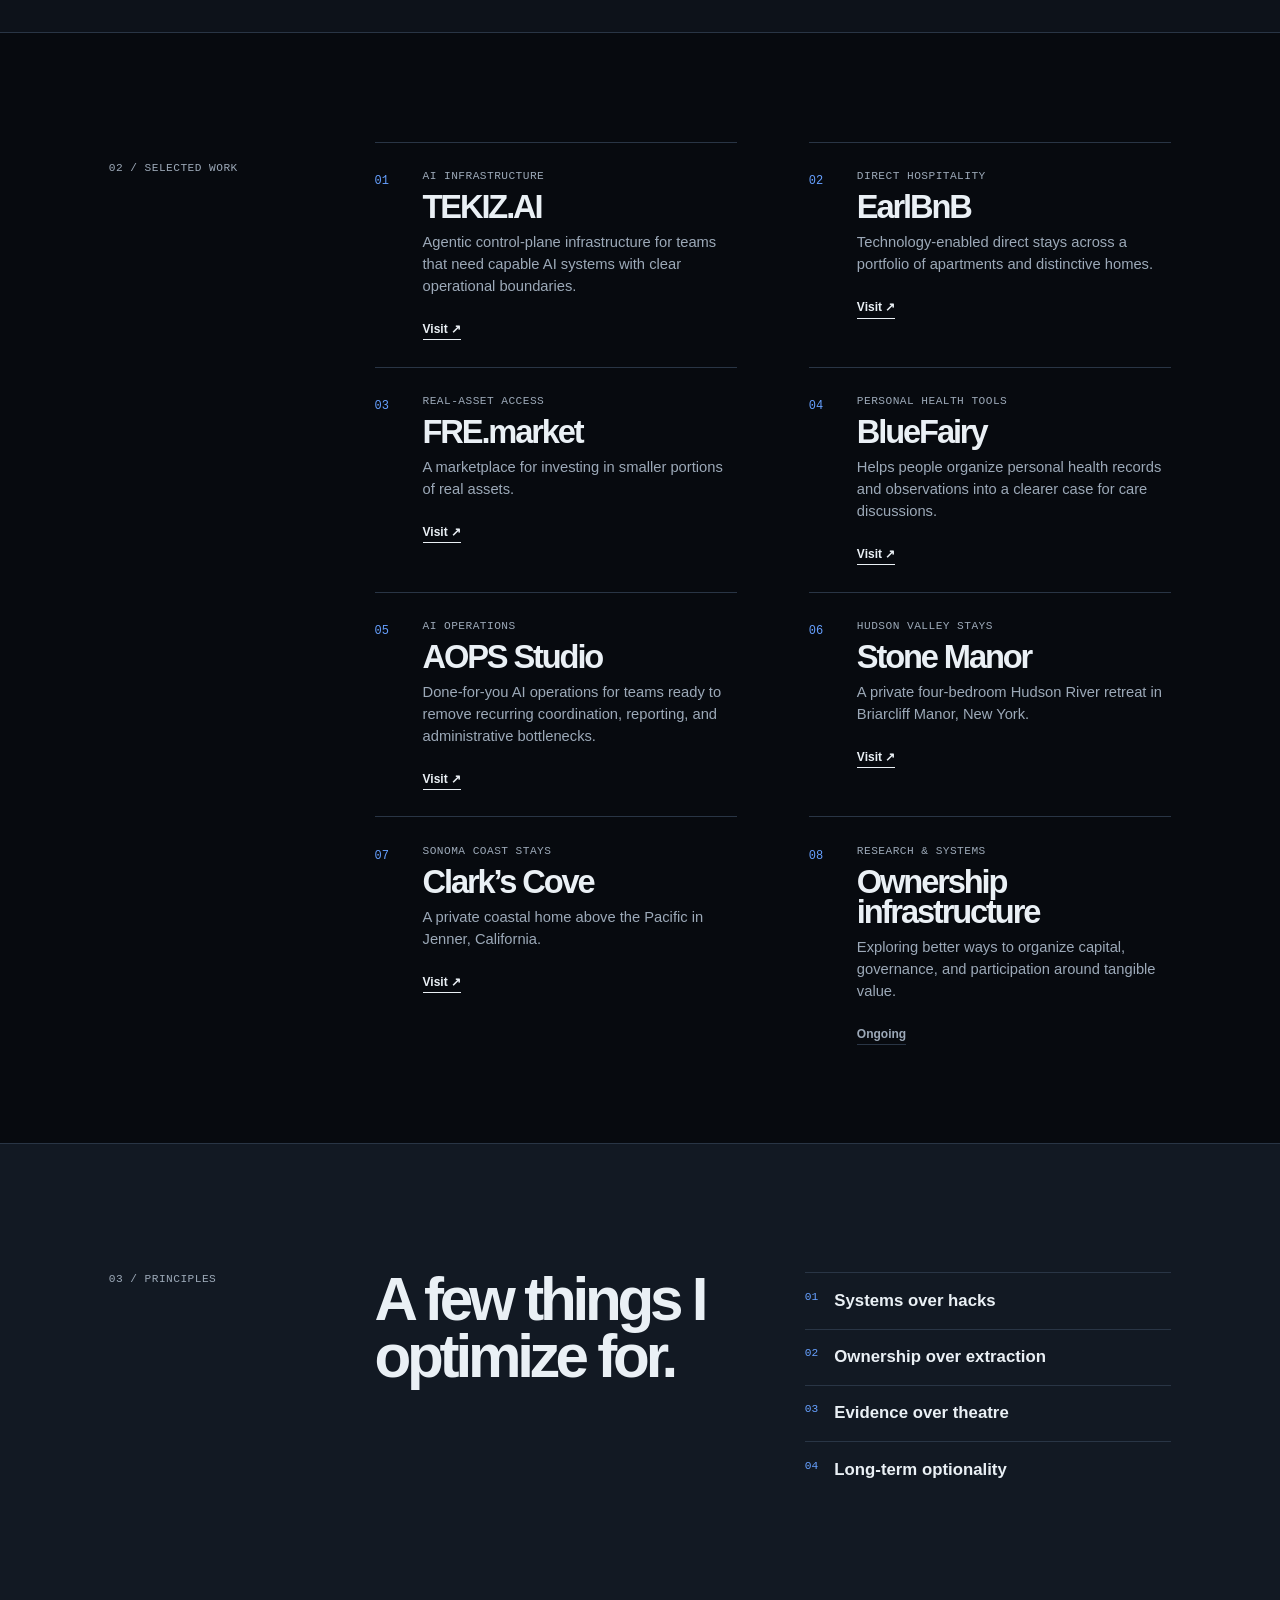
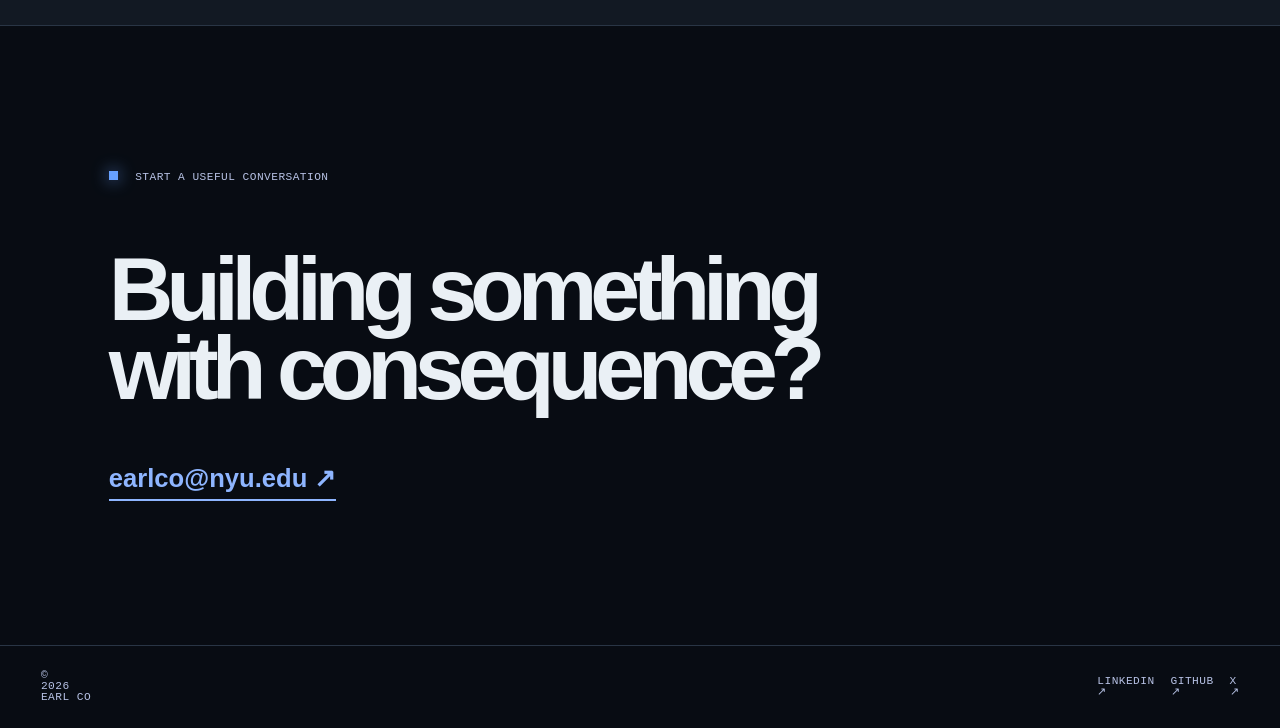
==== commit 00227959: "Use portrait corporate headshot" ====
--- a/index.html
+++ b/index.html
@@ -74,8 +74,8 @@
           </div>
           <figure class="portrait">
             <picture>
-              <source srcset="/assets/earl-co-corporate-headshot-3x2.webp" type="image/webp" />
-              <img src="/assets/earl-co-corporate-headshot-3x2.png" alt="Earl Co" />
+              <source srcset="/assets/earl-co-corporate-headshot-2x3.webp" type="image/webp" />
+              <img src="/assets/earl-co-corporate-headshot-2x3.png" alt="Earl Co" />
             </picture>
           </figure>
         </div>
--- a/styles.css
+++ b/styles.css
@@ -15,11 +15,11 @@
 h1,h2,h3,p { margin-top:0; } h1 { font-size:clamp(4rem,10vw,10.8rem); letter-spacing:-.085em; line-height:.85; font-weight:700; margin:0; max-width:11ch; text-shadow:0 4px 28px rgba(0,0,0,.28); } h1 em { font-style:normal; color:var(--signal); }
 .hero-bottom { display:grid; grid-template-columns:minmax(0,31rem) 1fr; align-items:end; gap:2rem; } .hero-bottom p { line-height:1.55; margin:0; max-width:36rem; font-size:1.06rem; } .text-link { justify-self:end; border-bottom:1px solid currentColor; padding-bottom:.35rem; font-size:.88rem; font-weight:700; }
 .manifesto,.work,.principles { display:grid; grid-template-columns:22% 1fr; gap:2rem; padding:8rem 8.5vw; border-bottom:1px solid var(--line); background:var(--surface); }.work { background:var(--ink); }.principles { background:var(--surface-raised); }.section-label { color:var(--muted); }
-.manifesto h2,.principles h2 { max-width:13ch; margin-bottom:2.6rem; font-size:clamp(2.5rem,4.7vw,5.5rem); line-height:.94; letter-spacing:-.07em; }.manifesto p { max-width:36rem; line-height:1.65; color:var(--muted); font-size:1.12rem; }.manifesto-content { display:grid; grid-template-columns:minmax(0,1fr) minmax(22rem,30rem); align-items:center; gap:3rem; }.portrait { margin:0; }.portrait img { display:block; width:100%; aspect-ratio:3/2; object-fit:cover; filter:saturate(.82) contrast(1.05); border:1px solid var(--line); }.portrait figcaption { margin-top:.75rem; color:var(--muted); font:500 .7rem ui-monospace,SFMono-Regular,Consolas,monospace; letter-spacing:.04em; text-transform:uppercase; }
+.manifesto h2,.principles h2 { max-width:13ch; margin-bottom:2.6rem; font-size:clamp(2.5rem,4.7vw,5.5rem); line-height:.94; letter-spacing:-.07em; }.manifesto p { max-width:36rem; line-height:1.65; color:var(--muted); font-size:1.12rem; }.manifesto-content { display:grid; grid-template-columns:minmax(0,1fr) minmax(16rem,20rem); align-items:center; gap:3rem; }.portrait { margin:0; }.portrait img { display:block; width:100%; aspect-ratio:2/3; object-fit:cover; filter:saturate(.82) contrast(1.05); border:1px solid var(--line); }.portrait figcaption { margin-top:.75rem; color:var(--muted); font:500 .7rem ui-monospace,SFMono-Regular,Consolas,monospace; letter-spacing:.04em; text-transform:uppercase; }
 .work { padding-bottom:4.5rem; }.work-list { display:grid; grid-template-columns:repeat(2,minmax(0,1fr)); column-gap:4.5rem; margin-top:-1.2rem; }.work-item { display:grid; grid-template-columns:2rem minmax(0,1fr); align-content:start; padding:1.65rem 0; gap:.25rem 1rem; border-top:1px solid var(--line); }.work-number { color:var(--signal); font:500 .75rem ui-monospace,SFMono-Regular,Consolas,monospace; padding-top:.3rem; }.work-type { color:var(--muted); margin-bottom:.45rem; }.work-item h3 { font-size:clamp(1.65rem,2.55vw,2.65rem); letter-spacing:-.065em; line-height:.92; margin-bottom:.65rem; }.work-copy > p:last-child { color:var(--muted); max-width:31rem; line-height:1.48; font-size:.92rem; }.project-link { grid-column:2; justify-self:start; margin-top:.35rem; font-size:.75rem; font-weight:700; border-bottom:1px solid currentColor; padding-bottom:.2rem; white-space:nowrap; }.project-link:hover { color:var(--signal); border-color:var(--signal); }.muted { color:var(--muted); border-color:var(--line); }
 .principle-grid { display:grid; grid-template-columns:1fr 1fr; gap:4rem; }.principles ol { list-style:none; padding:0; margin:0; }.principles li { display:flex; gap:1rem; padding:1.1rem 0; border-top:1px solid var(--line); font-size:1.05rem; font-weight:600; }.principles li span { color:var(--signal); font:500 .7rem ui-monospace,SFMono-Regular,Consolas,monospace; }
 .contact { background:#080c13; color:var(--paper); padding:9rem 8.5vw; }.contact h2 { font-size:clamp(3rem,7vw,7.5rem); letter-spacing:-.08em; line-height:.88; margin:4rem 0 3.5rem; }.contact .eyebrow { color:#b7c2e5; }.contact-link { color:#8eb5ff; display:inline-block; font-size:clamp(1.15rem,2vw,1.8rem); font-weight:700; border-bottom:2px solid currentColor; padding-bottom:.35rem; }.contact-link:hover { color:white; }
 footer { background:#080c13; color:#b7c2e5; border-top:1px solid var(--line); } footer p { margin:0; } footer span { display:flex; gap:1rem; }
 .visually-hidden { position:absolute; width:1px; height:1px; padding:0; margin:-1px; overflow:hidden; clip:rect(0,0,0,0); white-space:nowrap; border:0; }
-@media (max-width:720px) { .site-header,footer { padding:1.2rem 1.25rem; }.availability { display:none; }.hero { padding:11vh 1.25rem 2rem; min-height:calc(100dvh - 3.4rem); }.hero-media img { object-position:62% center; }.hero-scrim { background:linear-gradient(90deg,rgba(7,10,15,.94),rgba(7,10,15,.48)),linear-gradient(0deg,rgba(7,10,15,.8),transparent 55%); }.hero-bottom { display:block; }.hero-bottom p { font-size:.96rem; margin-bottom:2rem; }.text-link { display:inline-block; }.manifesto,.work,.principles { display:block; padding:4.5rem 1.25rem; }.section-label { margin-bottom:3rem; }.manifesto h2,.principles h2 { margin-bottom:2rem; }.manifesto-content { display:block; }.portrait { width:100%; margin-top:2.5rem; }.work-list { display:block; margin-top:0; }.work-item { grid-template-columns:2.2rem 1fr; padding:1.55rem 0; }.work-item h3 { font-size:2rem; }.project-link { grid-column:2; justify-self:start; }.principle-grid { display:block; }.principles ol { margin-top:3rem; }.contact { padding:5rem 1.25rem; }.contact h2 { margin:3rem 0; } }
+@media (max-width:720px) { .site-header,footer { padding:1.2rem 1.25rem; }.availability { display:none; }.hero { padding:11vh 1.25rem 2rem; min-height:calc(100dvh - 3.4rem); }.hero-media img { object-position:62% center; }.hero-scrim { background:linear-gradient(90deg,rgba(7,10,15,.94),rgba(7,10,15,.48)),linear-gradient(0deg,rgba(7,10,15,.8),transparent 55%); }.hero-bottom { display:block; }.hero-bottom p { font-size:.96rem; margin-bottom:2rem; }.text-link { display:inline-block; }.manifesto,.work,.principles { display:block; padding:4.5rem 1.25rem; }.section-label { margin-bottom:3rem; }.manifesto h2,.principles h2 { margin-bottom:2rem; }.manifesto-content { display:block; }.portrait { width:min(22rem,100%); margin-top:2.5rem; }.work-list { display:block; margin-top:0; }.work-item { grid-template-columns:2.2rem 1fr; padding:1.55rem 0; }.work-item h3 { font-size:2rem; }.project-link { grid-column:2; justify-self:start; }.principle-grid { display:block; }.principles ol { margin-top:3rem; }.contact { padding:5rem 1.25rem; }.contact h2 { margin:3rem 0; } }
 @media (prefers-reduced-motion:reduce) { html { scroll-behavior:auto; } }
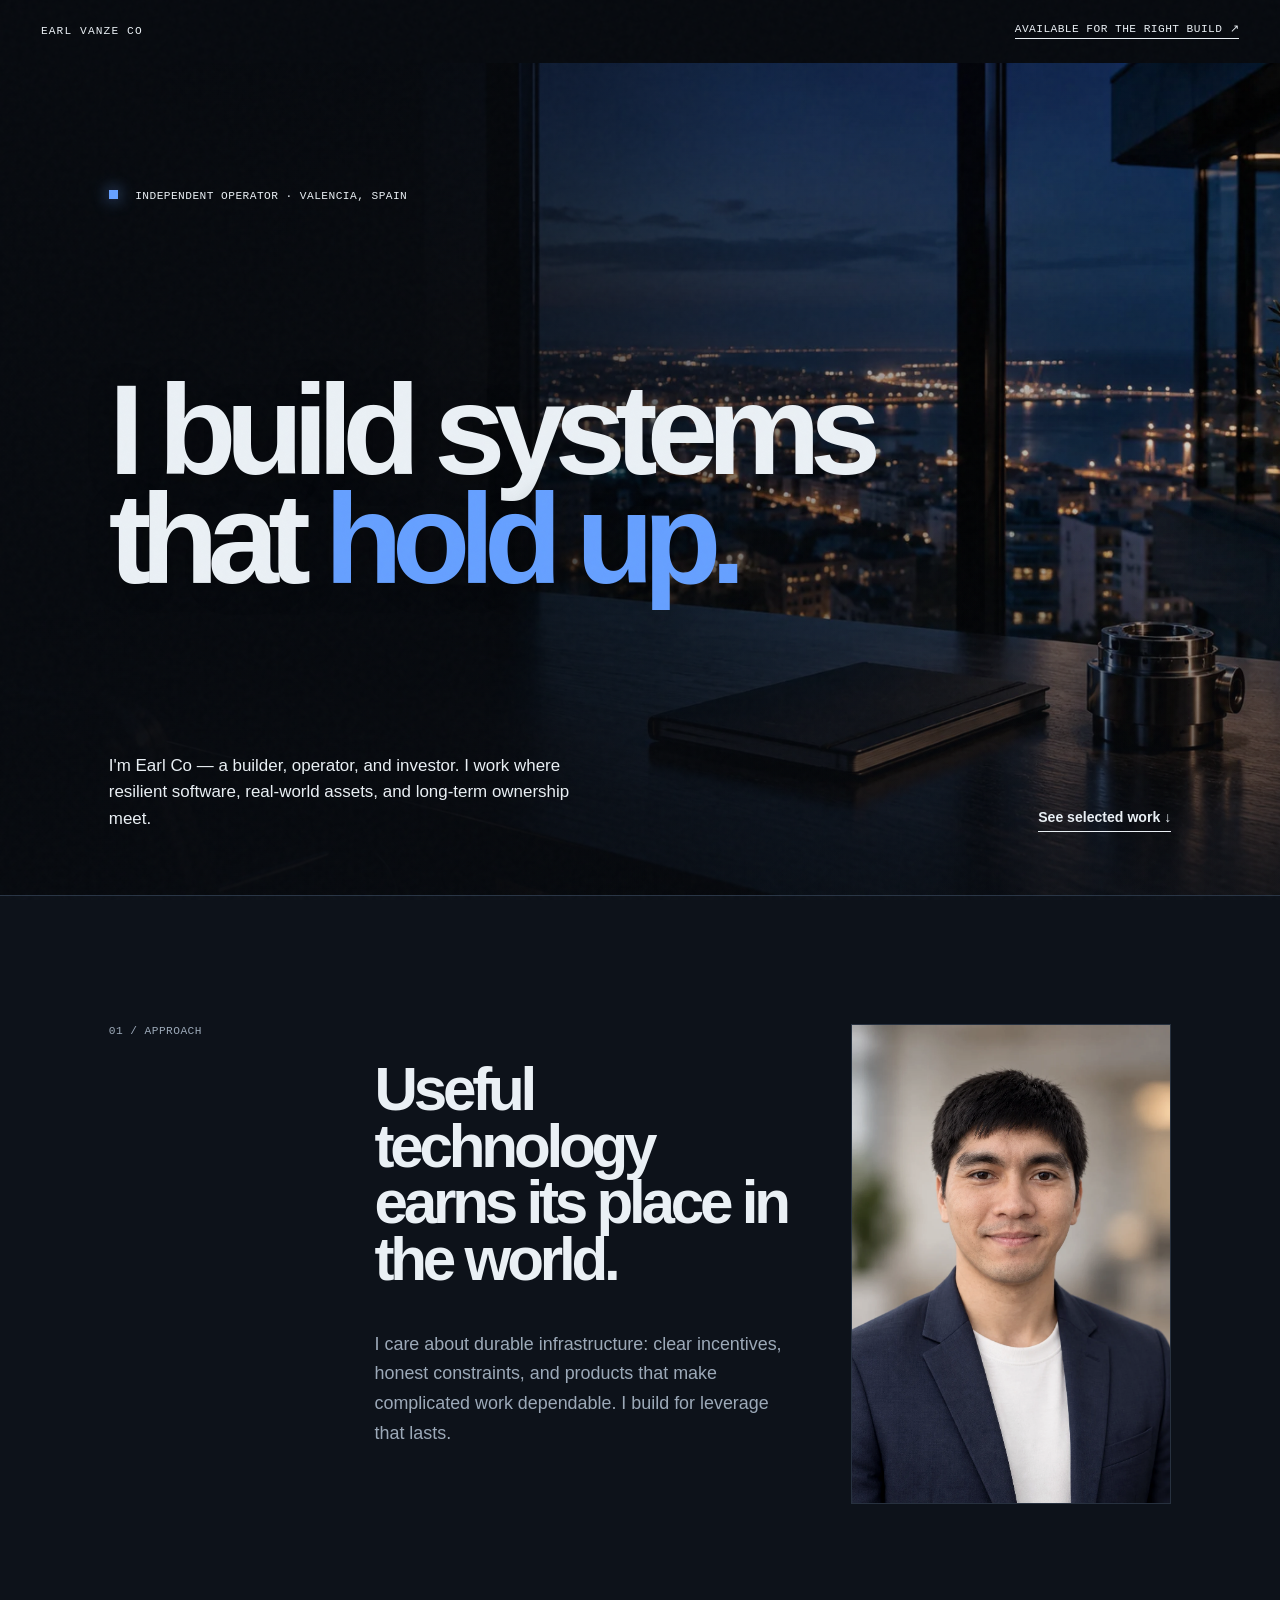
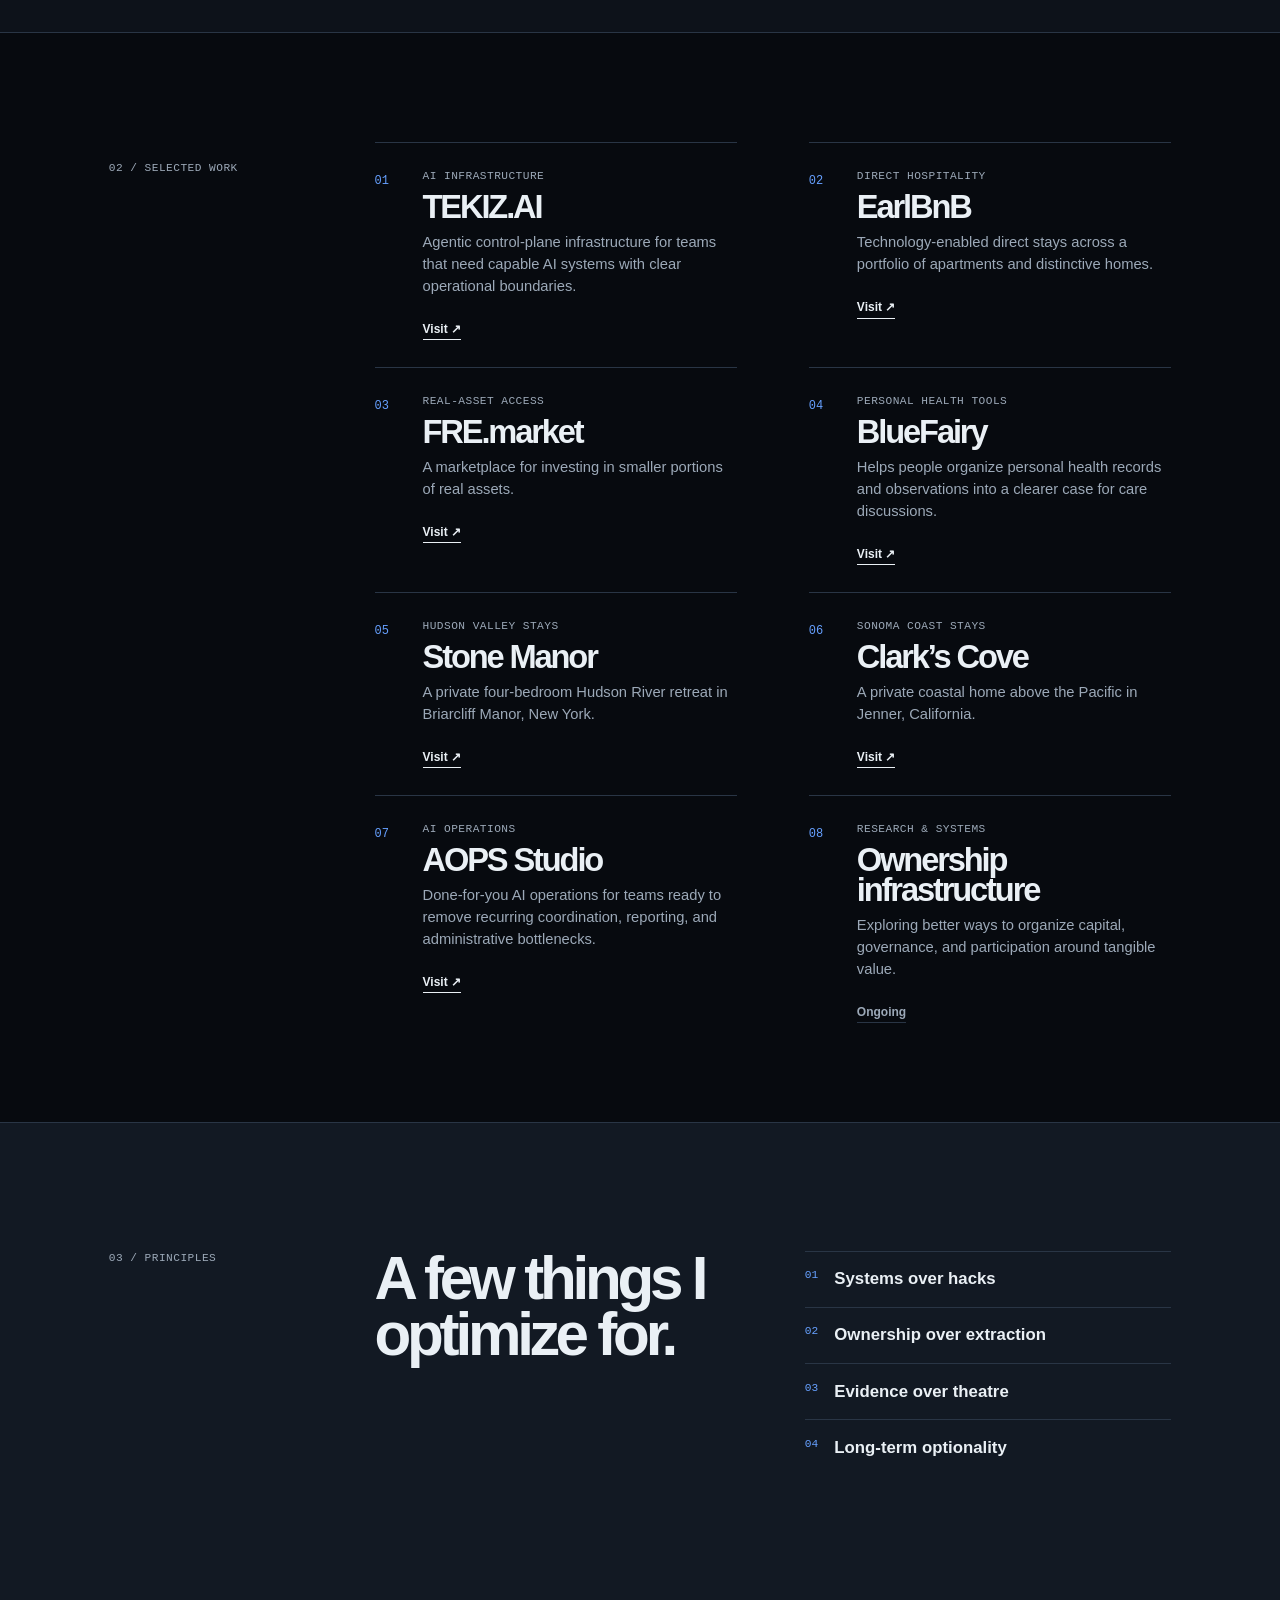
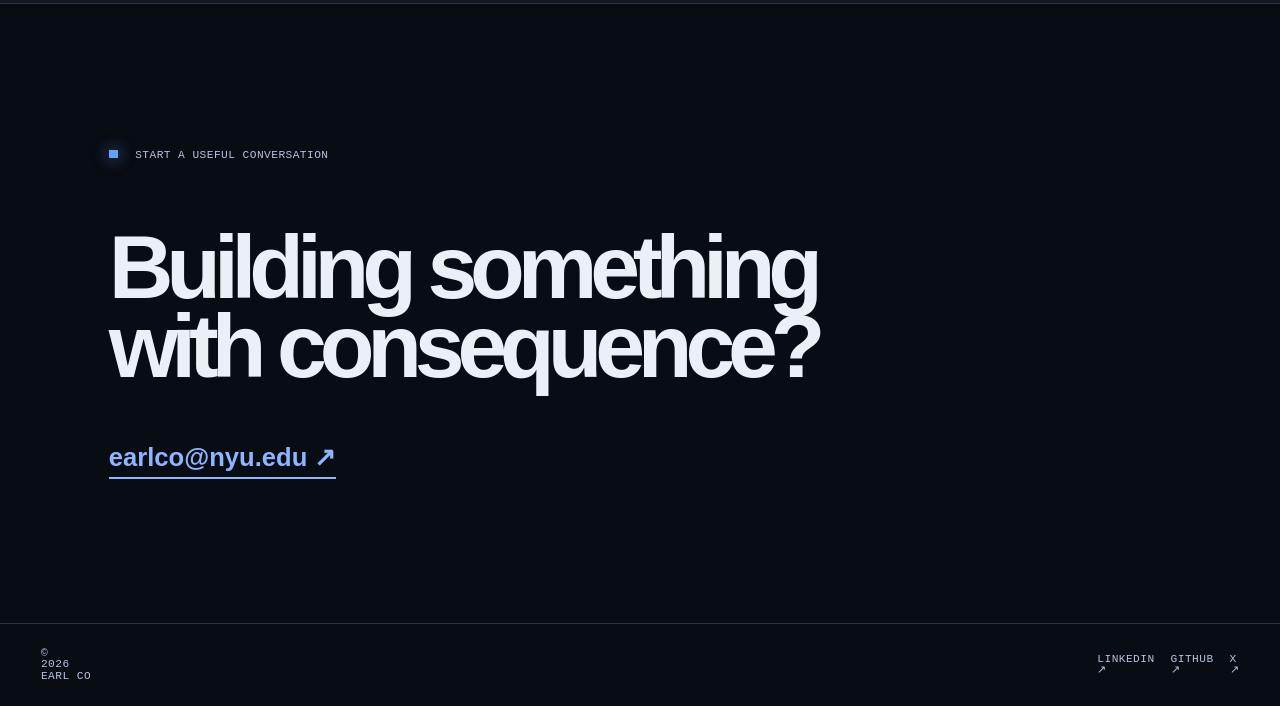
==== commit bddb1765: "Update wordmark and selected work order" ====
--- a/index.html
+++ b/index.html
@@ -46,7 +46,7 @@
     <a class="skip-link" href="#main">Skip to content</a>
     <div class="page-noise" aria-hidden="true"></div>
     <header class="site-header">
-      <a class="wordmark" href="/" aria-label="Earl Co home">EARL<span>V</span>.CO</a>
+      <a class="wordmark" href="/" aria-label="Earl Vanze Co home">EARL VANZE CO</a>
       <a class="availability" href="mailto:earlco@nyu.edu">Available for the right build <span aria-hidden="true">↗</span></a>
     </header>
 
@@ -124,15 +124,6 @@
           <article class="work-item">
             <div class="work-number">05</div>
             <div class="work-copy">
-              <p class="work-type">AI operations</p>
-              <h3>AOPS Studio</h3>
-              <p>Done-for-you AI operations for teams ready to remove recurring coordination, reporting, and administrative bottlenecks.</p>
-            </div>
-            <a class="project-link" href="https://aops.studio" target="_blank" rel="noreferrer" aria-label="Visit AOPS Studio">Visit <span aria-hidden="true">↗</span></a>
-          </article>
-          <article class="work-item">
-            <div class="work-number">06</div>
-            <div class="work-copy">
               <p class="work-type">Hudson Valley stays</p>
               <h3>Stone Manor</h3>
               <p>A private four-bedroom Hudson River retreat in Briarcliff Manor, New York.</p>
@@ -140,13 +131,22 @@
             <a class="project-link" href="https://stonemanorhudson.com" target="_blank" rel="noreferrer" aria-label="Visit Stone Manor">Visit <span aria-hidden="true">↗</span></a>
           </article>
           <article class="work-item">
-            <div class="work-number">07</div>
+            <div class="work-number">06</div>
             <div class="work-copy">
               <p class="work-type">Sonoma Coast stays</p>
               <h3>Clark’s Cove</h3>
               <p>A private coastal home above the Pacific in Jenner, California.</p>
             </div>
             <a class="project-link" href="https://stayclarkscove.com" target="_blank" rel="noreferrer" aria-label="Visit Clark’s Cove">Visit <span aria-hidden="true">↗</span></a>
+          </article>
+          <article class="work-item">
+            <div class="work-number">07</div>
+            <div class="work-copy">
+              <p class="work-type">AI operations</p>
+              <h3>AOPS Studio</h3>
+              <p>Done-for-you AI operations for teams ready to remove recurring coordination, reporting, and administrative bottlenecks.</p>
+            </div>
+            <a class="project-link" href="https://aops.studio" target="_blank" rel="noreferrer" aria-label="Visit AOPS Studio">Visit <span aria-hidden="true">↗</span></a>
           </article>
           <article class="work-item">
             <div class="work-number">08</div>
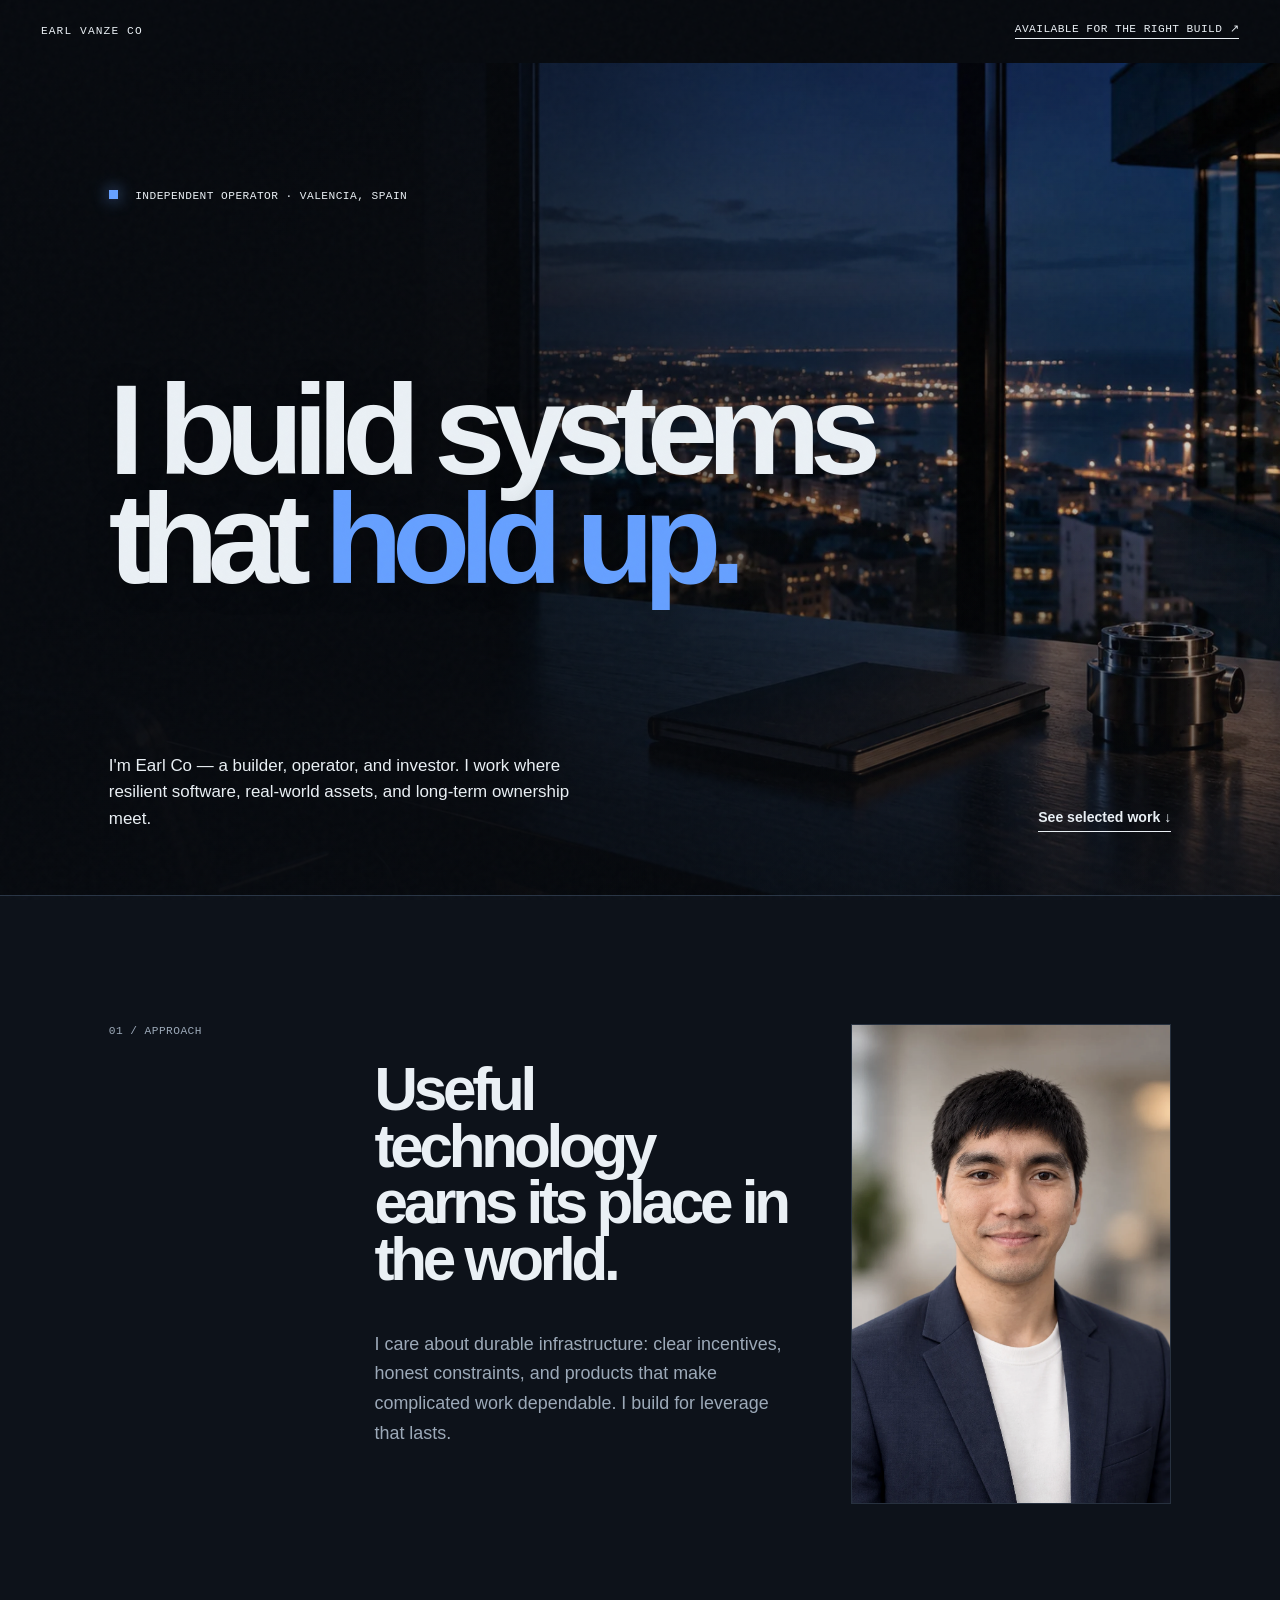
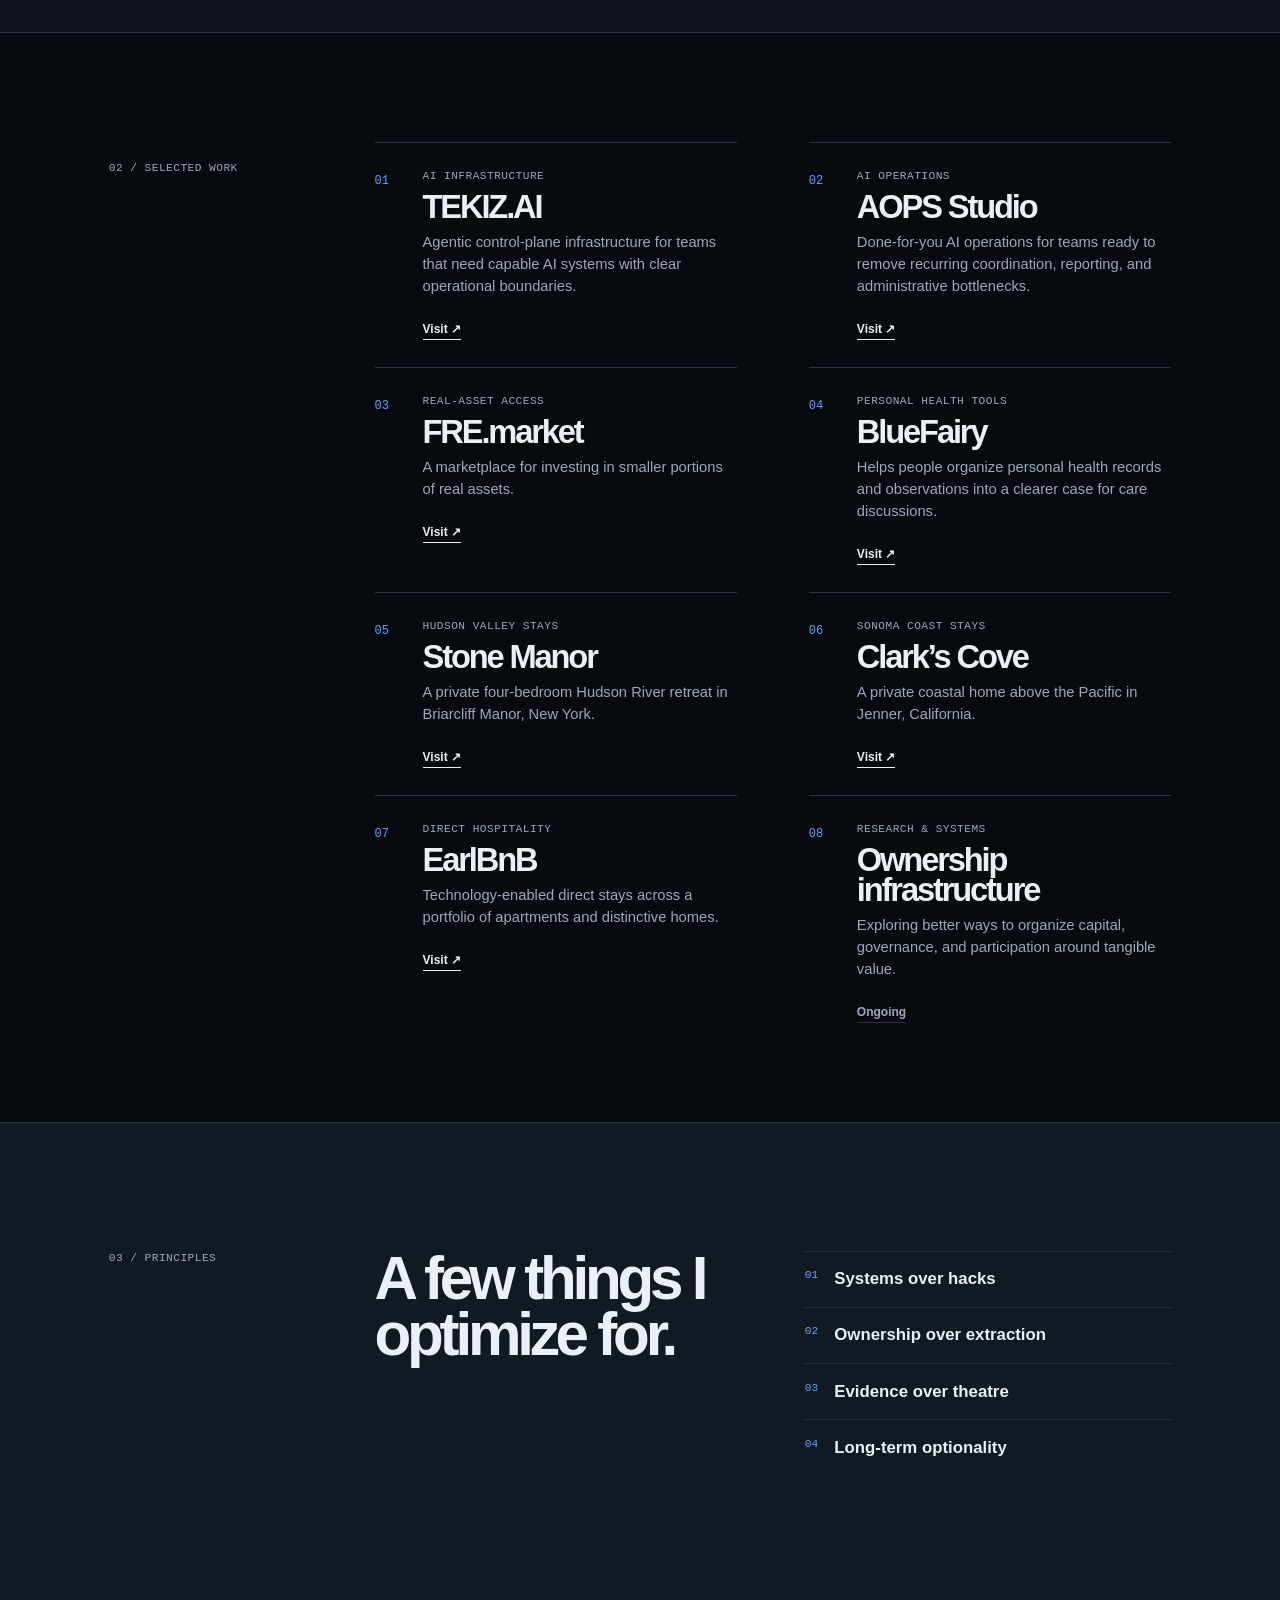
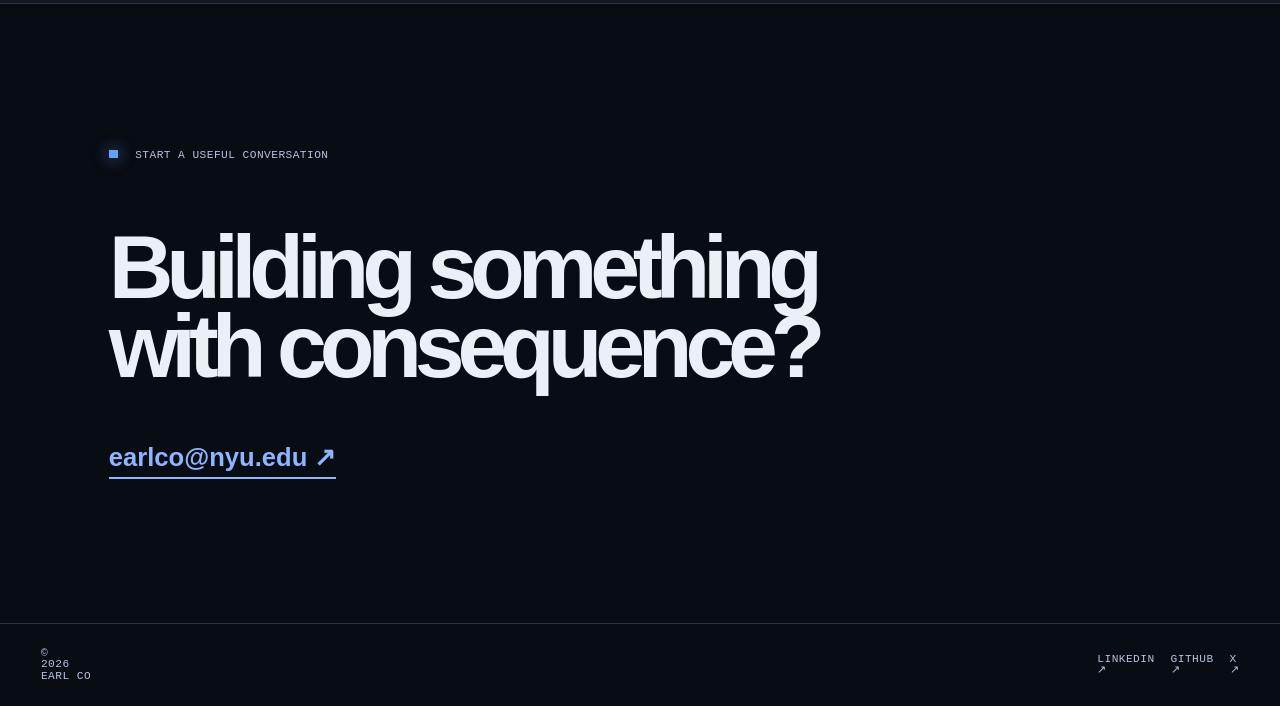
==== commit 326e0f15: "Group hospitality work in selected portfolio" ====
--- a/index.html
+++ b/index.html
@@ -97,11 +97,11 @@
           <article class="work-item">
             <div class="work-number">02</div>
             <div class="work-copy">
-              <p class="work-type">Direct hospitality</p>
-              <h3>EarlBnB</h3>
-              <p>Technology-enabled direct stays across a portfolio of apartments and distinctive homes.</p>
+              <p class="work-type">AI operations</p>
+              <h3>AOPS Studio</h3>
+              <p>Done-for-you AI operations for teams ready to remove recurring coordination, reporting, and administrative bottlenecks.</p>
             </div>
-            <a class="project-link" href="https://earlbnb.com" target="_blank" rel="noreferrer" aria-label="Visit earlbnb.com">Visit <span aria-hidden="true">↗</span></a>
+            <a class="project-link" href="https://aops.studio" target="_blank" rel="noreferrer" aria-label="Visit AOPS Studio">Visit <span aria-hidden="true">↗</span></a>
           </article>
           <article class="work-item">
             <div class="work-number">03</div>
@@ -142,11 +142,11 @@
           <article class="work-item">
             <div class="work-number">07</div>
             <div class="work-copy">
-              <p class="work-type">AI operations</p>
-              <h3>AOPS Studio</h3>
-              <p>Done-for-you AI operations for teams ready to remove recurring coordination, reporting, and administrative bottlenecks.</p>
+              <p class="work-type">Direct hospitality</p>
+              <h3>EarlBnB</h3>
+              <p>Technology-enabled direct stays across a portfolio of apartments and distinctive homes.</p>
             </div>
-            <a class="project-link" href="https://aops.studio" target="_blank" rel="noreferrer" aria-label="Visit AOPS Studio">Visit <span aria-hidden="true">↗</span></a>
+            <a class="project-link" href="https://earlbnb.com" target="_blank" rel="noreferrer" aria-label="Visit earlbnb.com">Visit <span aria-hidden="true">↗</span></a>
           </article>
           <article class="work-item">
             <div class="work-number">08</div>
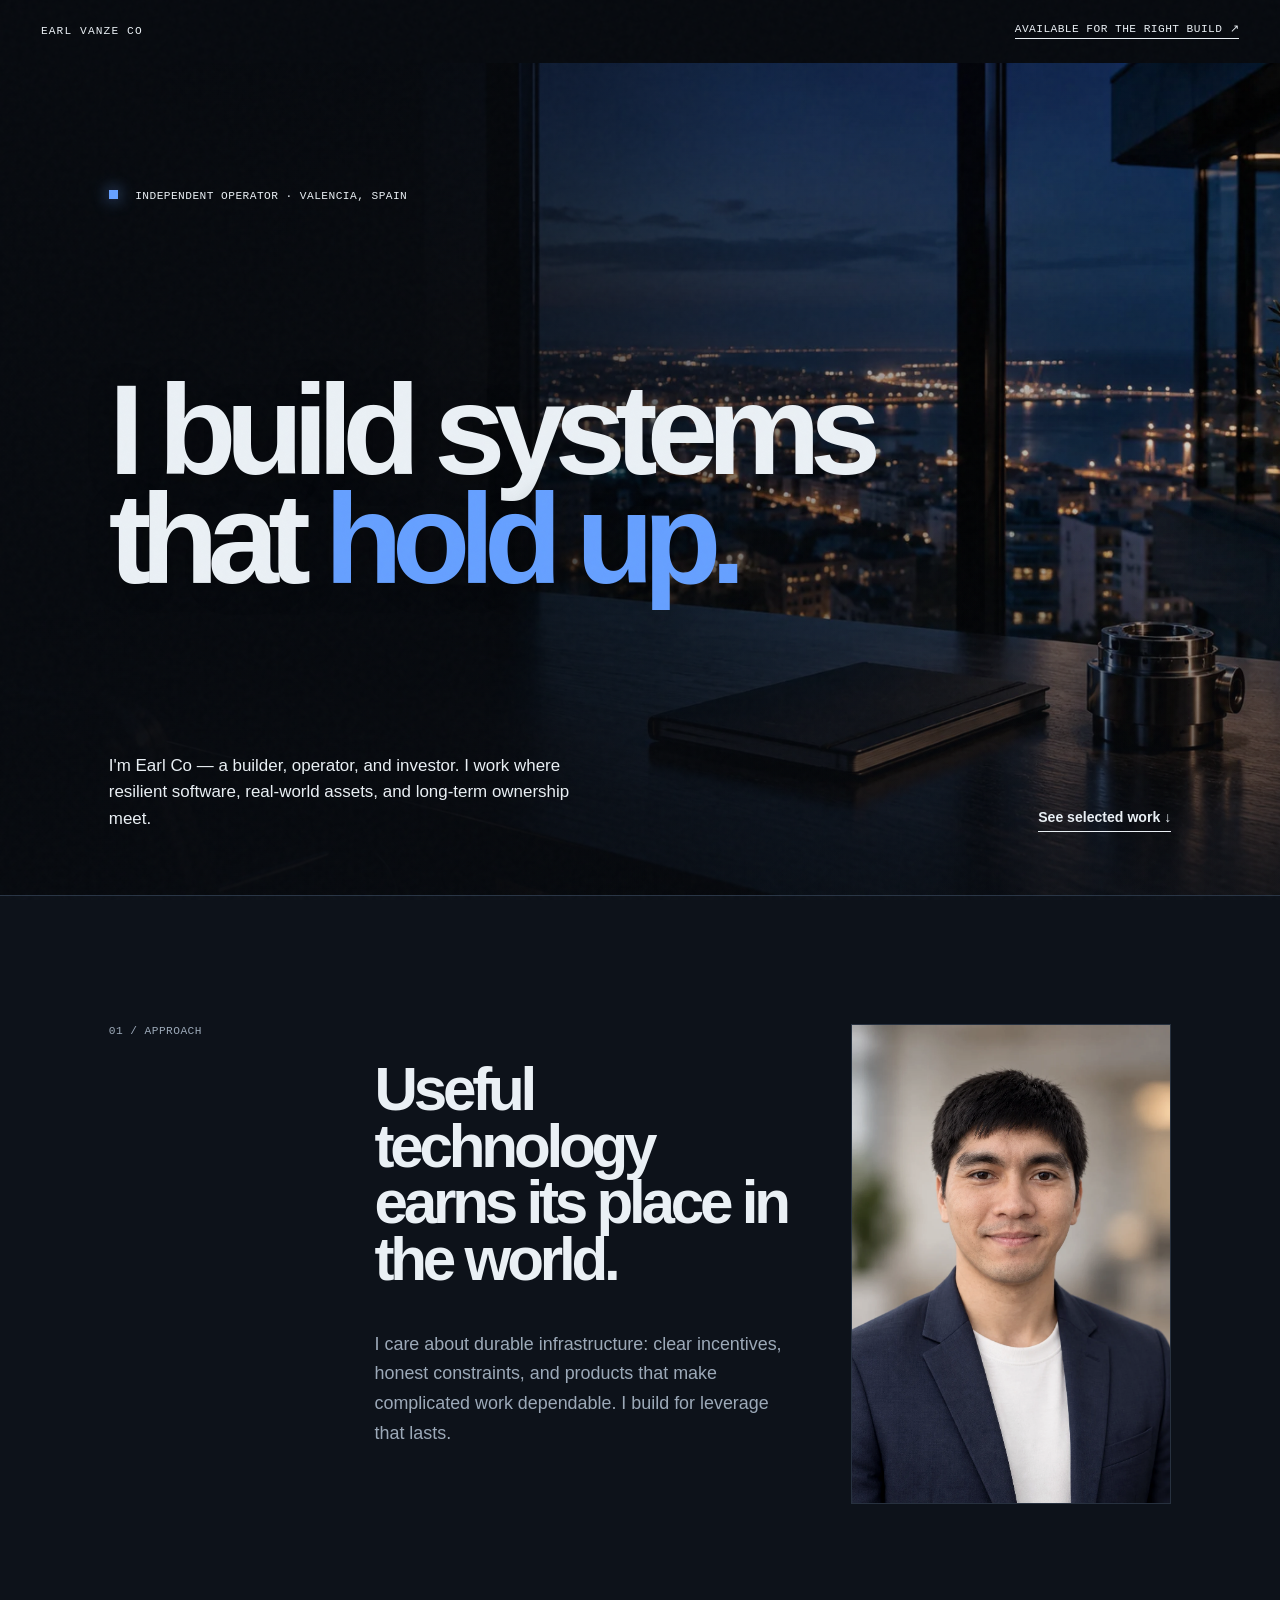
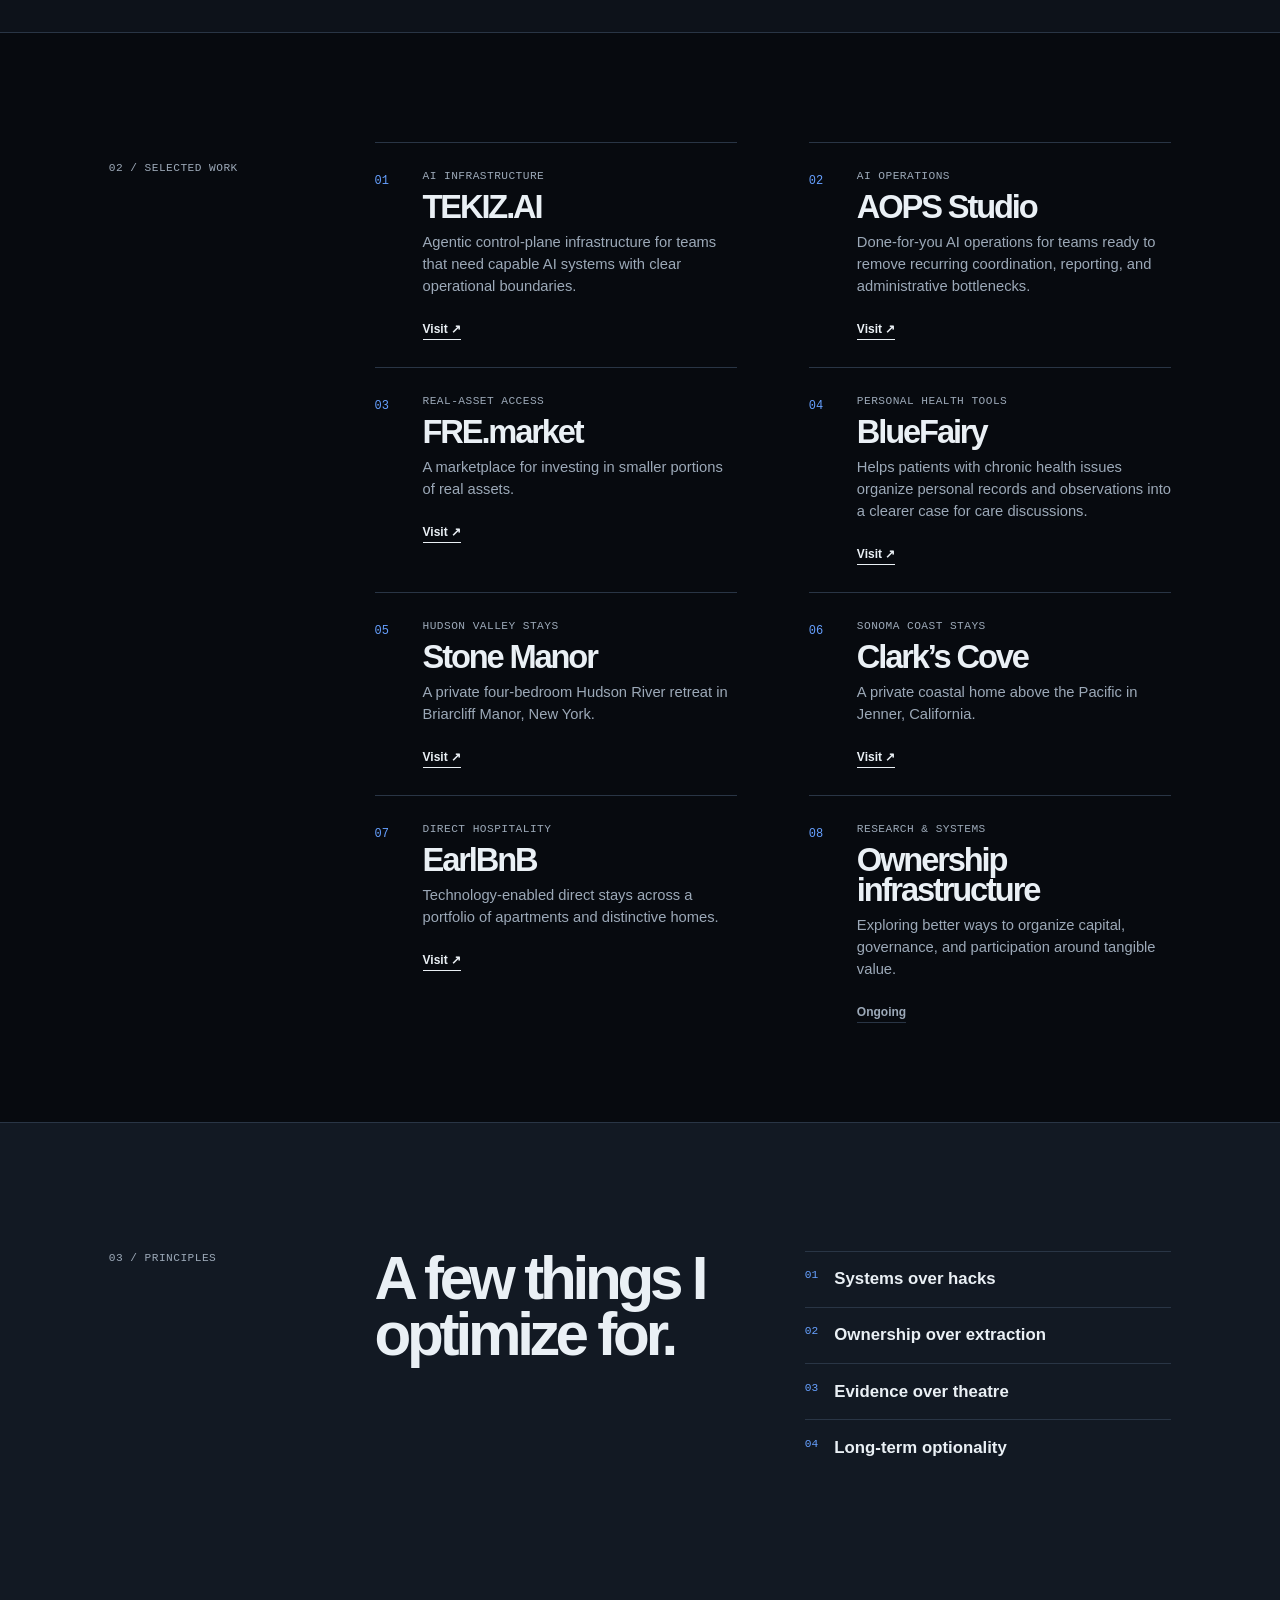
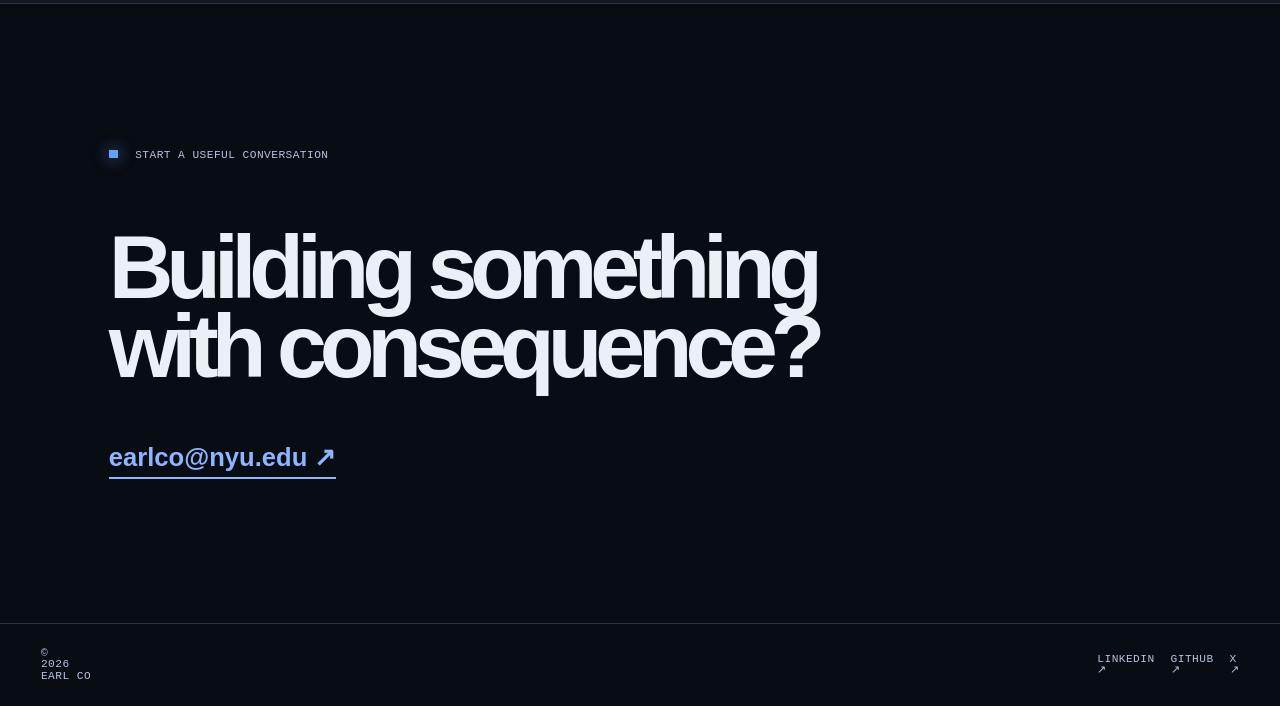
==== commit bf6520e1: "Clarify BlueFairy audience" ====
--- a/index.html
+++ b/index.html
@@ -117,7 +117,7 @@
             <div class="work-copy">
               <p class="work-type">Personal health tools</p>
               <h3>BlueFairy</h3>
-              <p>Helps people organize personal health records and observations into a clearer case for care discussions.</p>
+              <p>Helps patients with chronic health issues organize personal records and observations into a clearer case for care discussions.</p>
             </div>
             <a class="project-link" href="https://ourbluefairy.com" target="_blank" rel="noreferrer" aria-label="Visit BlueFairy">Visit <span aria-hidden="true">↗</span></a>
           </article>
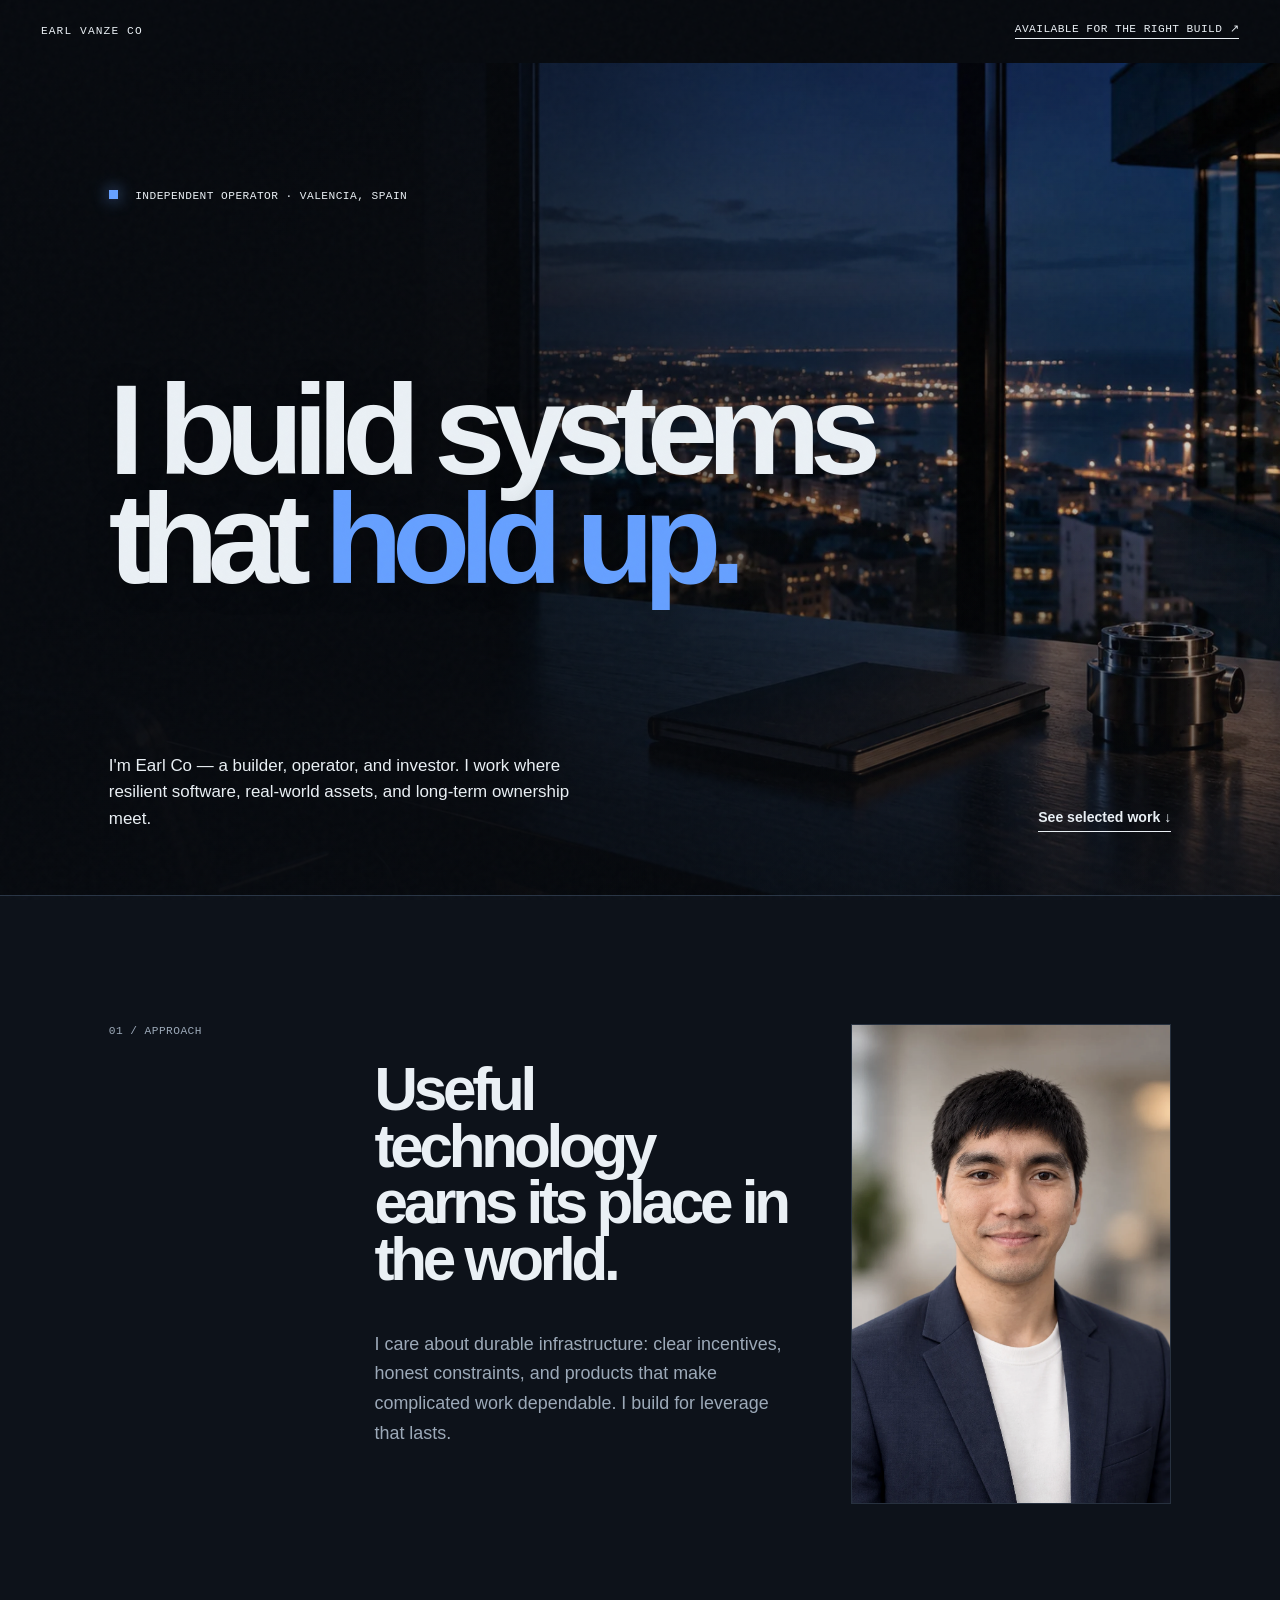
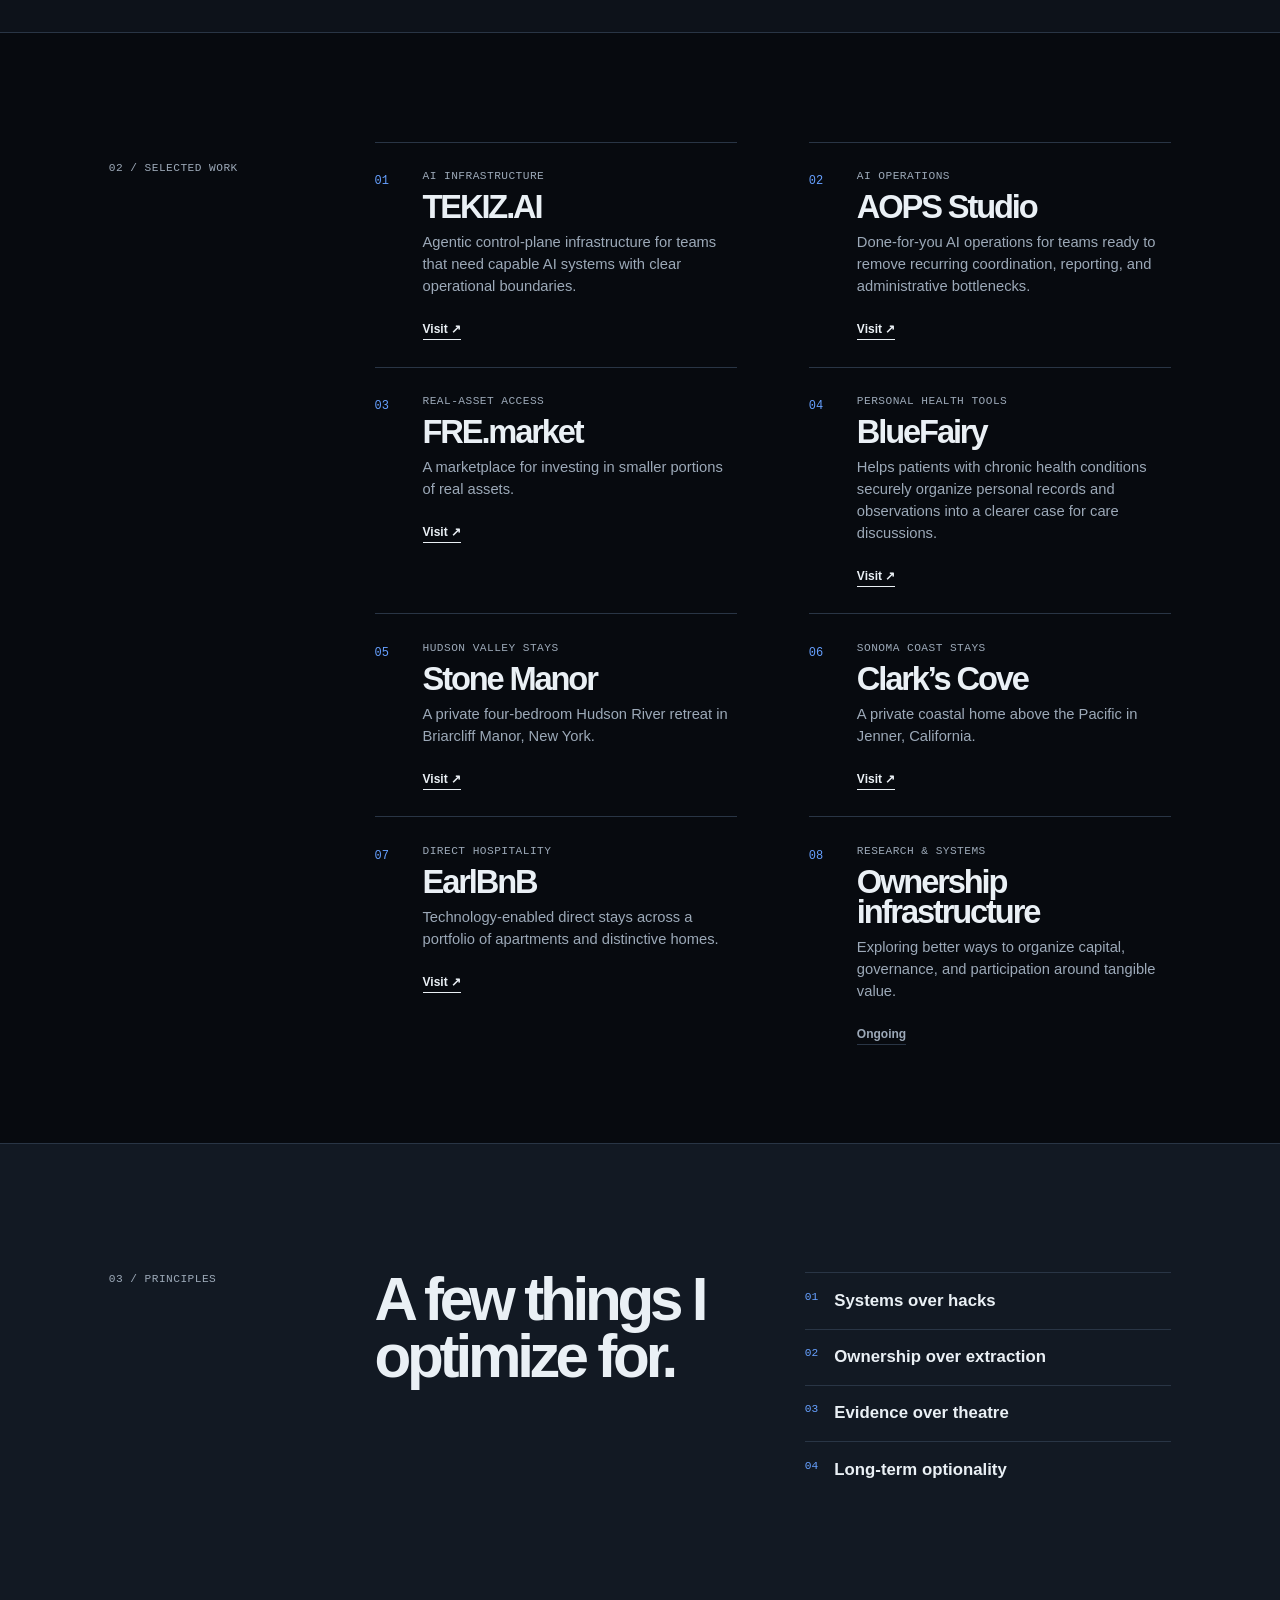
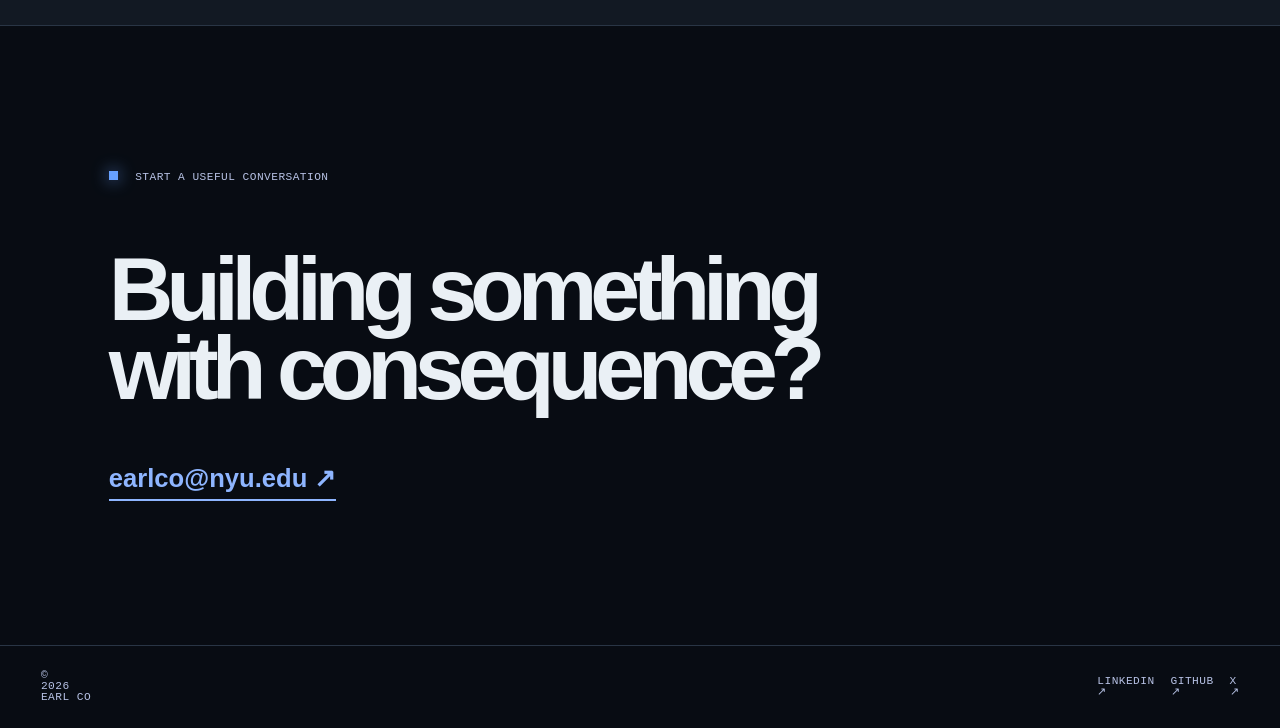
==== commit 41643a8e: "Refine BlueFairy privacy copy" ====
--- a/index.html
+++ b/index.html
@@ -117,7 +117,7 @@
             <div class="work-copy">
               <p class="work-type">Personal health tools</p>
               <h3>BlueFairy</h3>
-              <p>Helps patients with chronic health issues organize personal records and observations into a clearer case for care discussions.</p>
+              <p>Helps patients with chronic health conditions securely organize personal records and observations into a clearer case for care discussions.</p>
             </div>
             <a class="project-link" href="https://ourbluefairy.com" target="_blank" rel="noreferrer" aria-label="Visit BlueFairy">Visit <span aria-hidden="true">↗</span></a>
           </article>
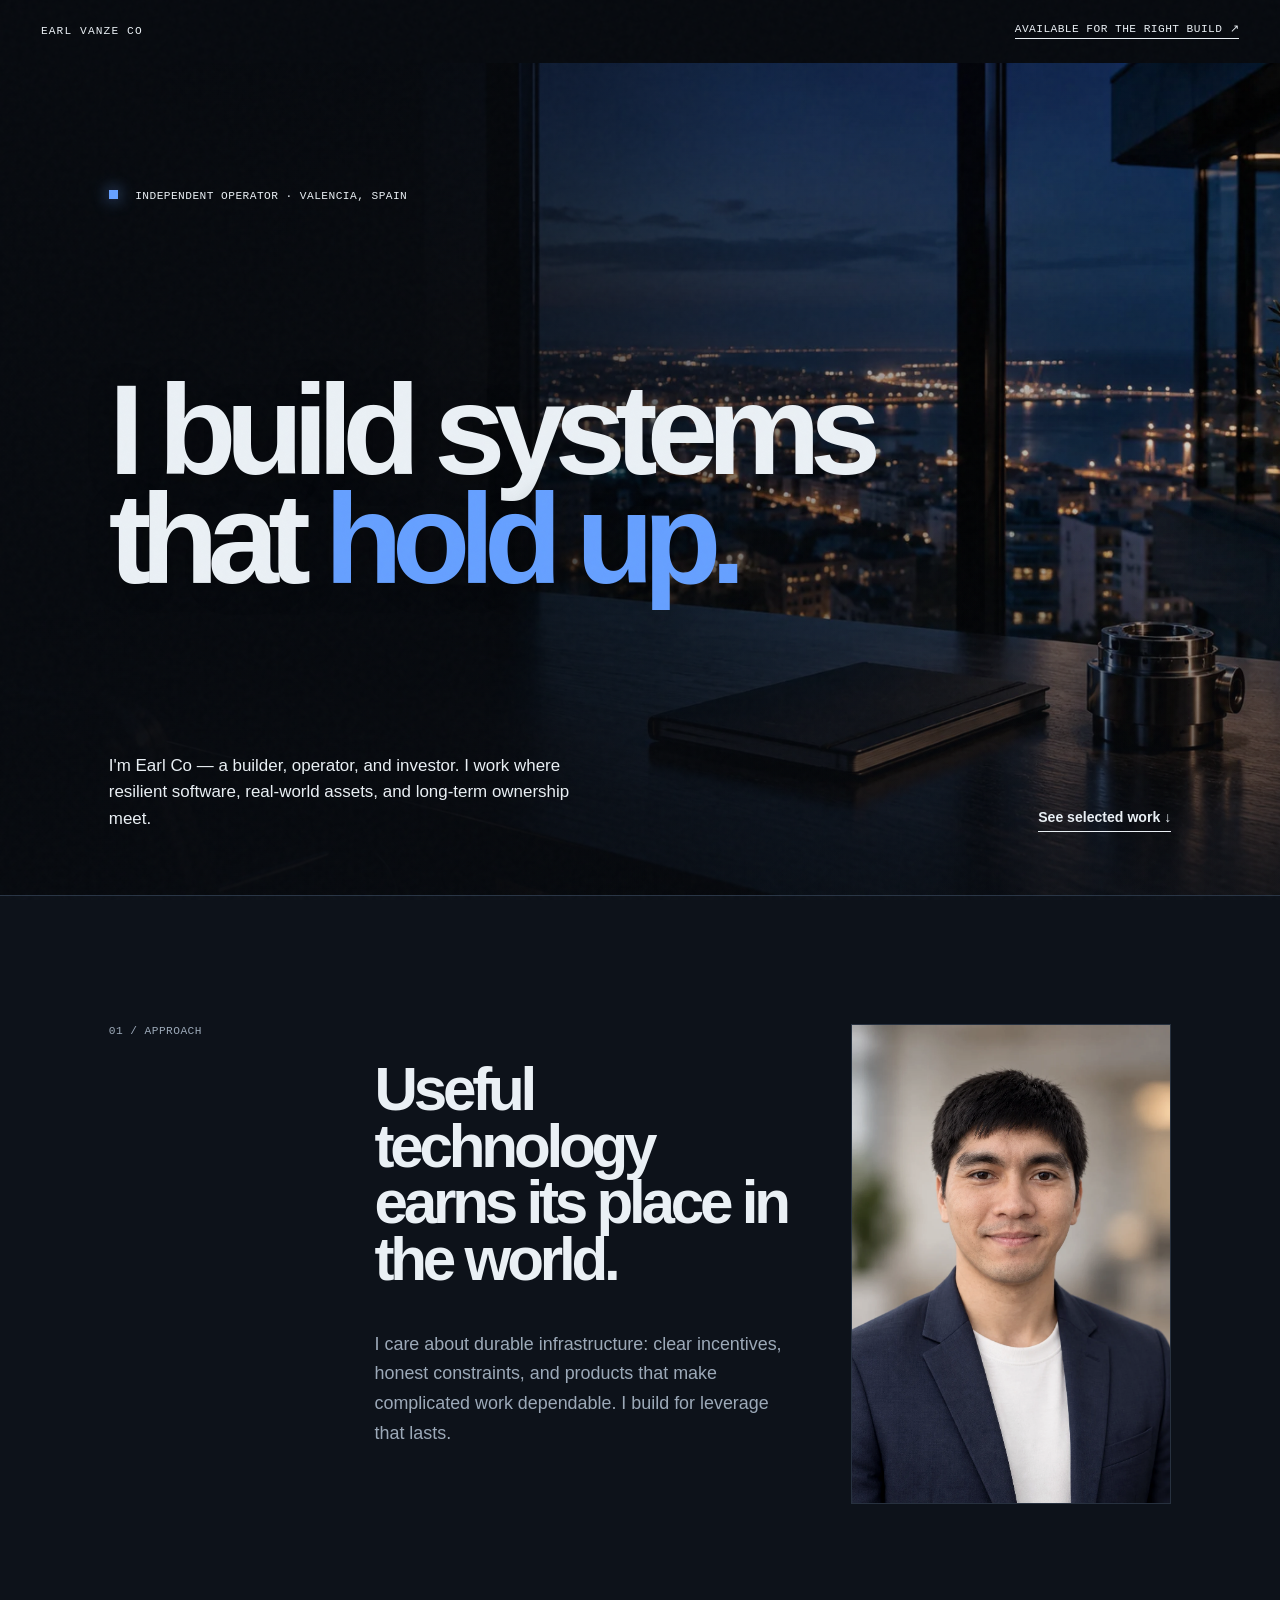
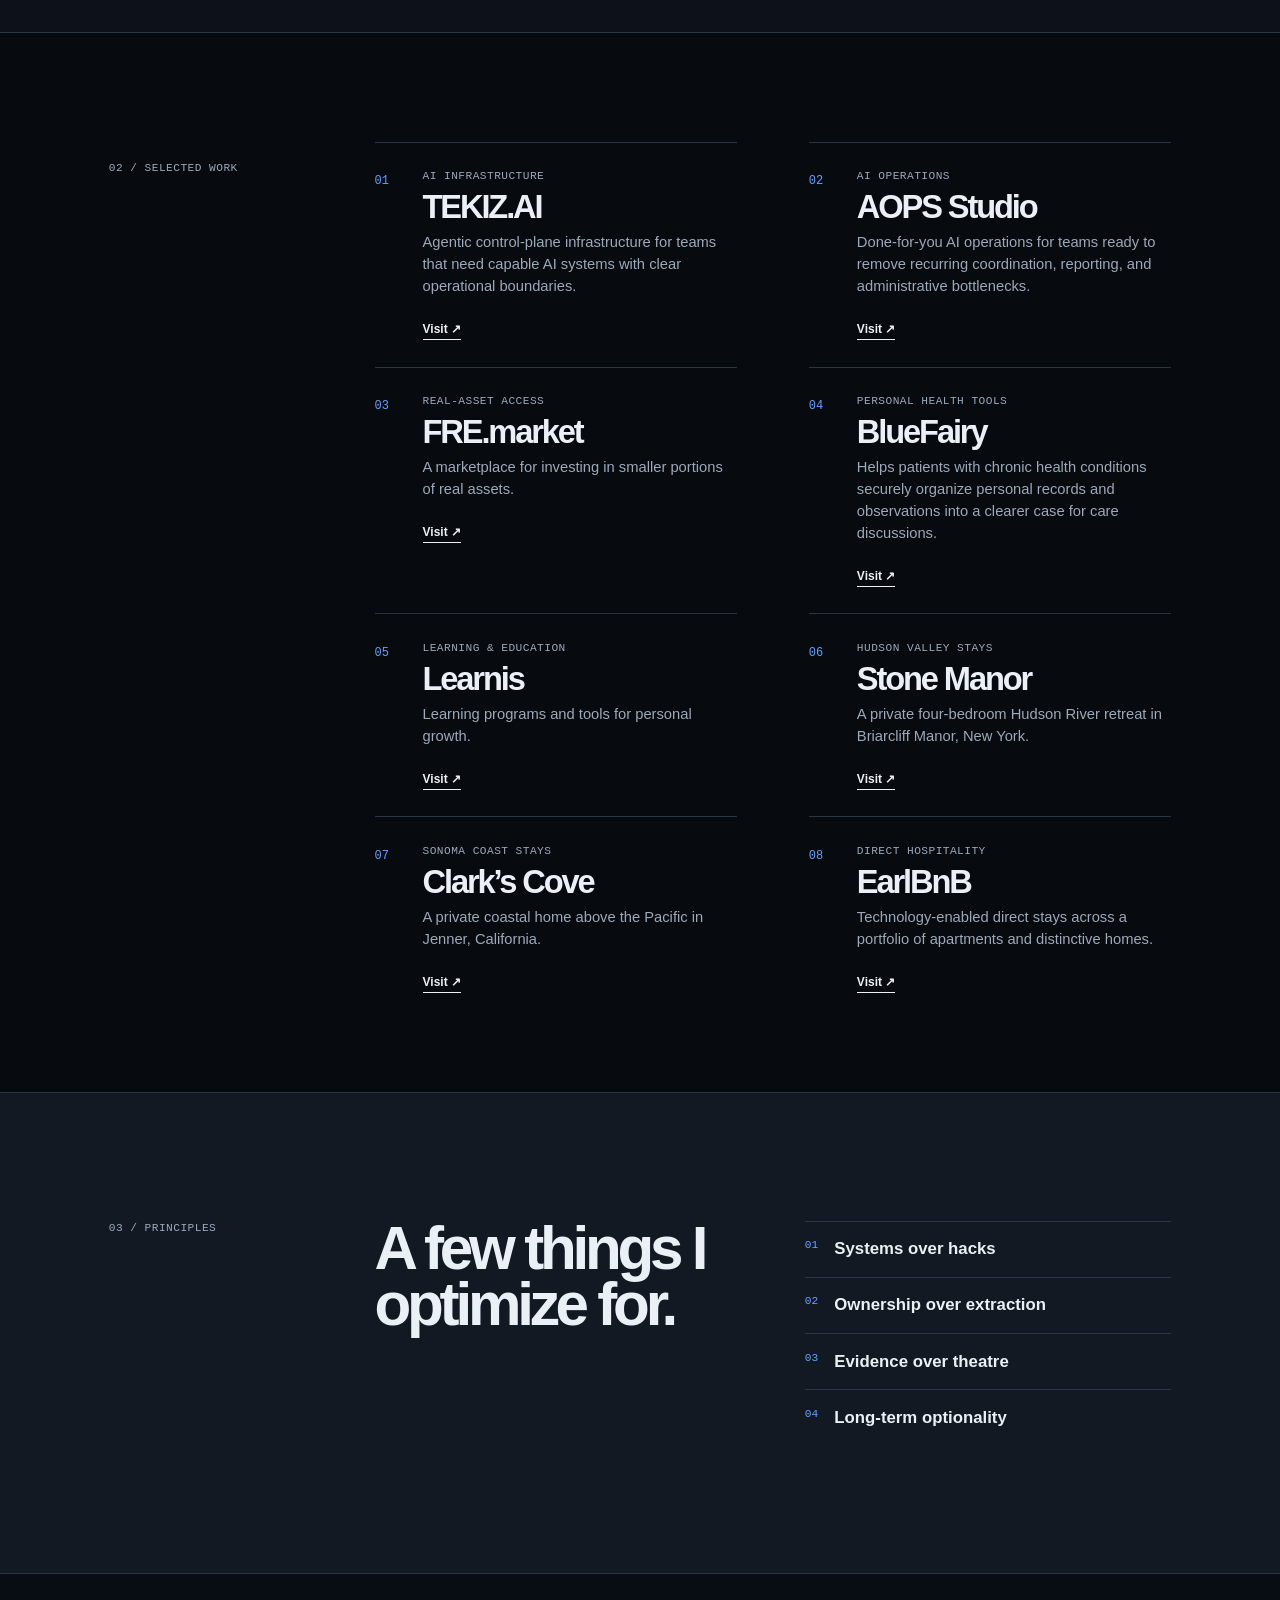
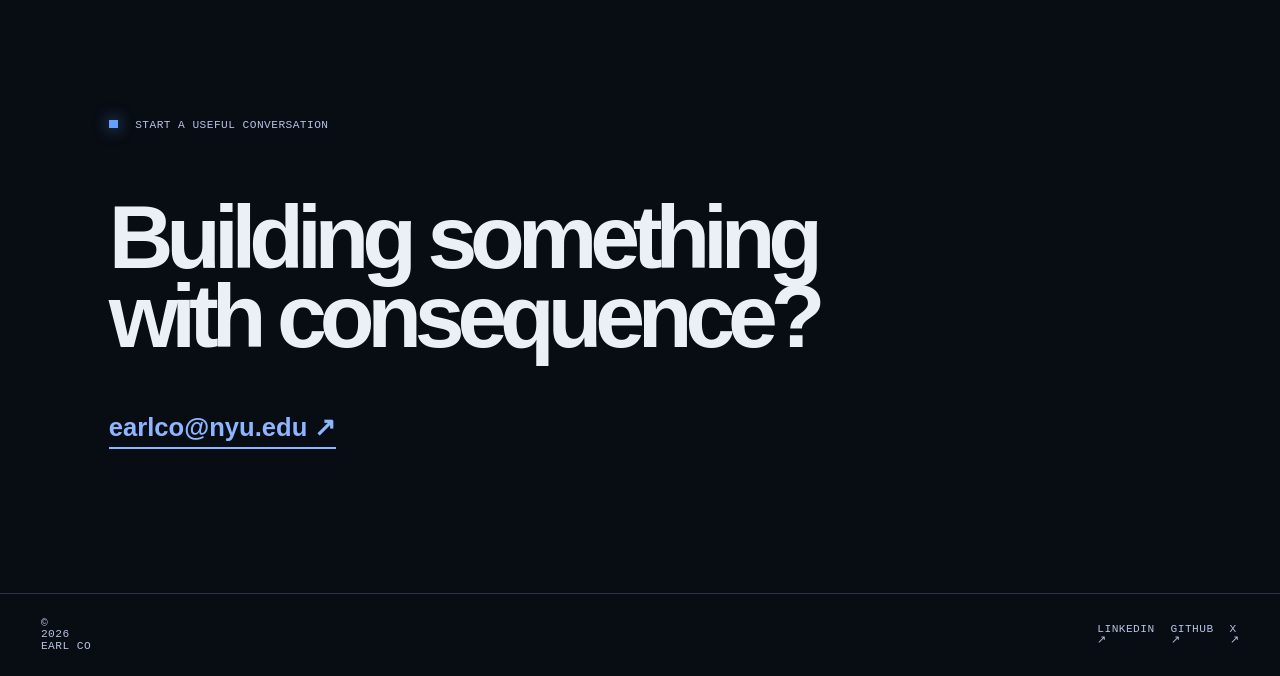
==== commit 16099eb0: "Add Learnis to selected work" ====
--- a/index.html
+++ b/index.html
@@ -124,6 +124,15 @@
           <article class="work-item">
             <div class="work-number">05</div>
             <div class="work-copy">
+              <p class="work-type">Learning &amp; education</p>
+              <h3>Learnis</h3>
+              <p>Learning programs and tools for personal growth.</p>
+            </div>
+            <a class="project-link" href="https://learnis.us" target="_blank" rel="noreferrer" aria-label="Visit Learnis">Visit <span aria-hidden="true">↗</span></a>
+          </article>
+          <article class="work-item">
+            <div class="work-number">06</div>
+            <div class="work-copy">
               <p class="work-type">Hudson Valley stays</p>
               <h3>Stone Manor</h3>
               <p>A private four-bedroom Hudson River retreat in Briarcliff Manor, New York.</p>
@@ -131,7 +140,7 @@
             <a class="project-link" href="https://stonemanorhudson.com" target="_blank" rel="noreferrer" aria-label="Visit Stone Manor">Visit <span aria-hidden="true">↗</span></a>
           </article>
           <article class="work-item">
-            <div class="work-number">06</div>
+            <div class="work-number">07</div>
             <div class="work-copy">
               <p class="work-type">Sonoma Coast stays</p>
               <h3>Clark’s Cove</h3>
@@ -140,22 +149,13 @@
             <a class="project-link" href="https://stayclarkscove.com" target="_blank" rel="noreferrer" aria-label="Visit Clark’s Cove">Visit <span aria-hidden="true">↗</span></a>
           </article>
           <article class="work-item">
-            <div class="work-number">07</div>
+            <div class="work-number">08</div>
             <div class="work-copy">
               <p class="work-type">Direct hospitality</p>
               <h3>EarlBnB</h3>
               <p>Technology-enabled direct stays across a portfolio of apartments and distinctive homes.</p>
             </div>
             <a class="project-link" href="https://earlbnb.com" target="_blank" rel="noreferrer" aria-label="Visit earlbnb.com">Visit <span aria-hidden="true">↗</span></a>
-          </article>
-          <article class="work-item">
-            <div class="work-number">08</div>
-            <div class="work-copy">
-              <p class="work-type">Research &amp; systems</p>
-              <h3>Ownership infrastructure</h3>
-              <p>Exploring better ways to organize capital, governance, and participation around tangible value.</p>
-            </div>
-            <span class="project-link muted">Ongoing</span>
           </article>
         </div>
       </section>
